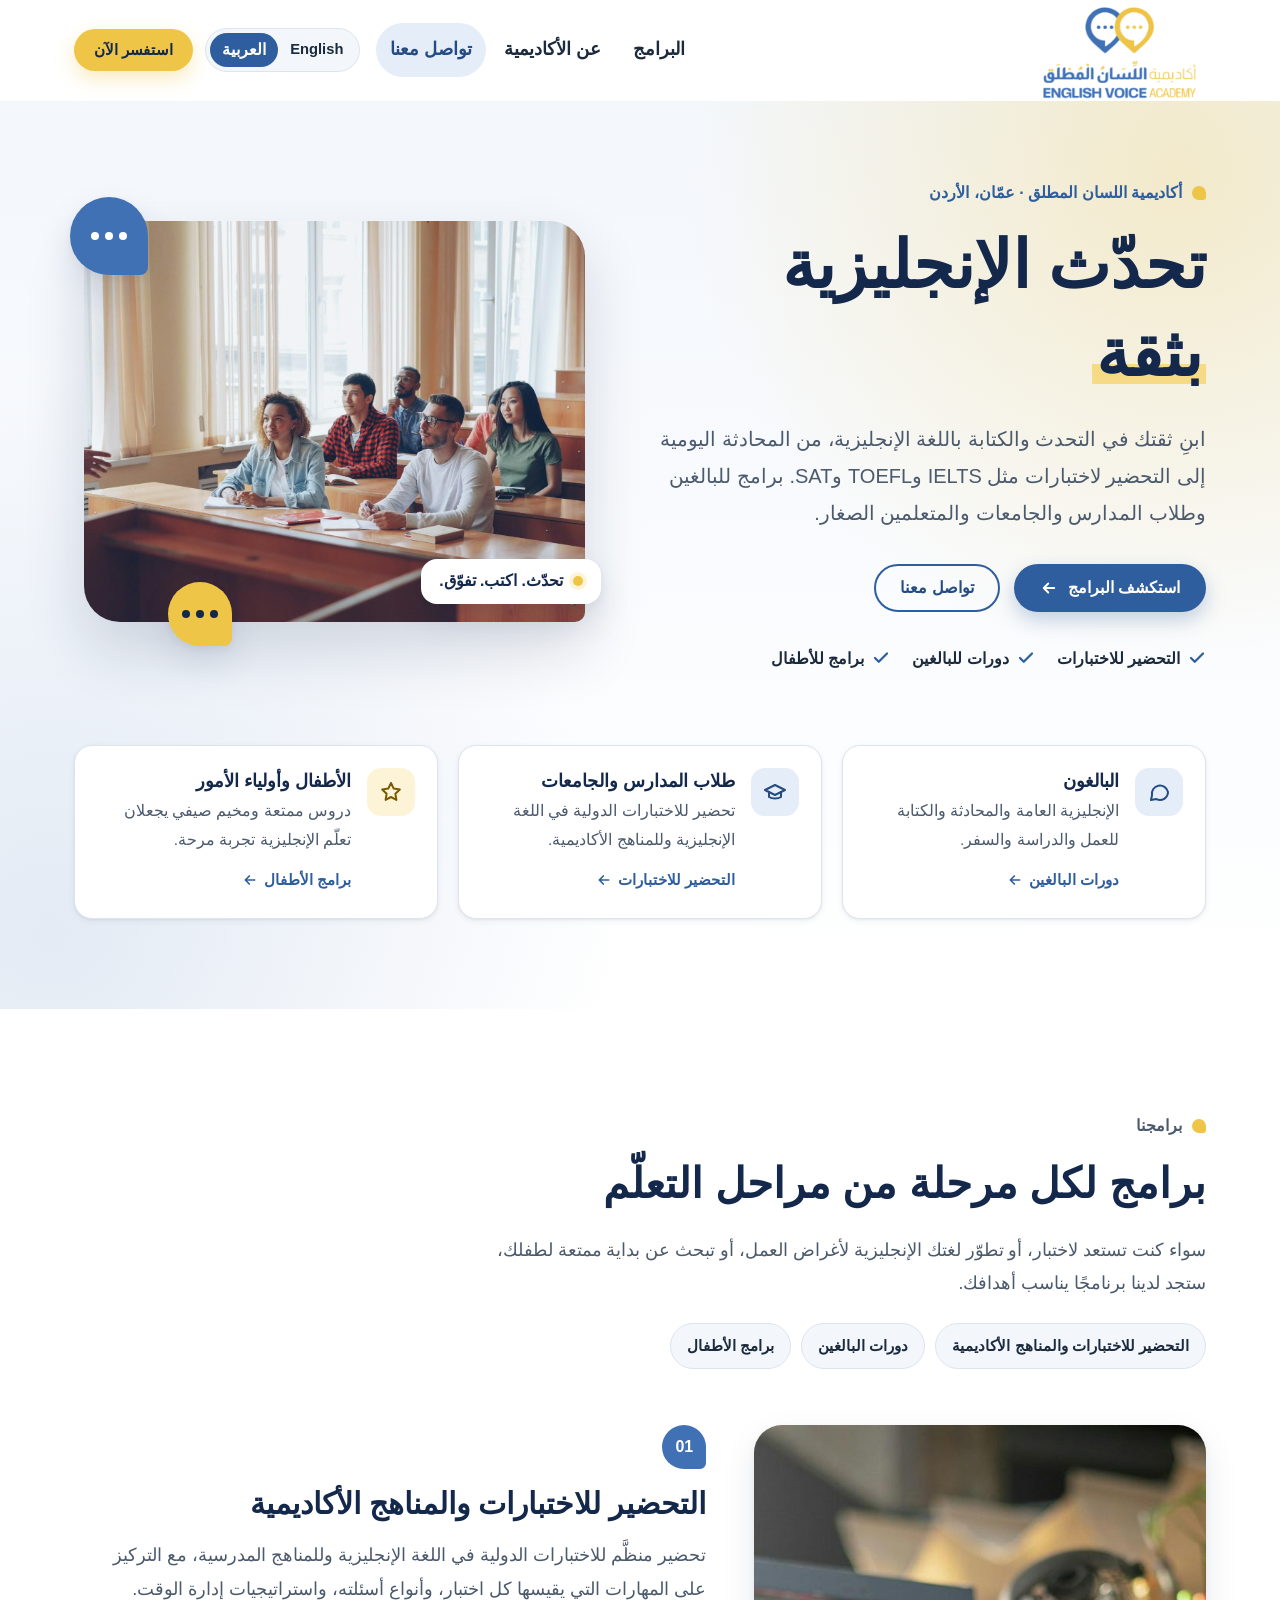
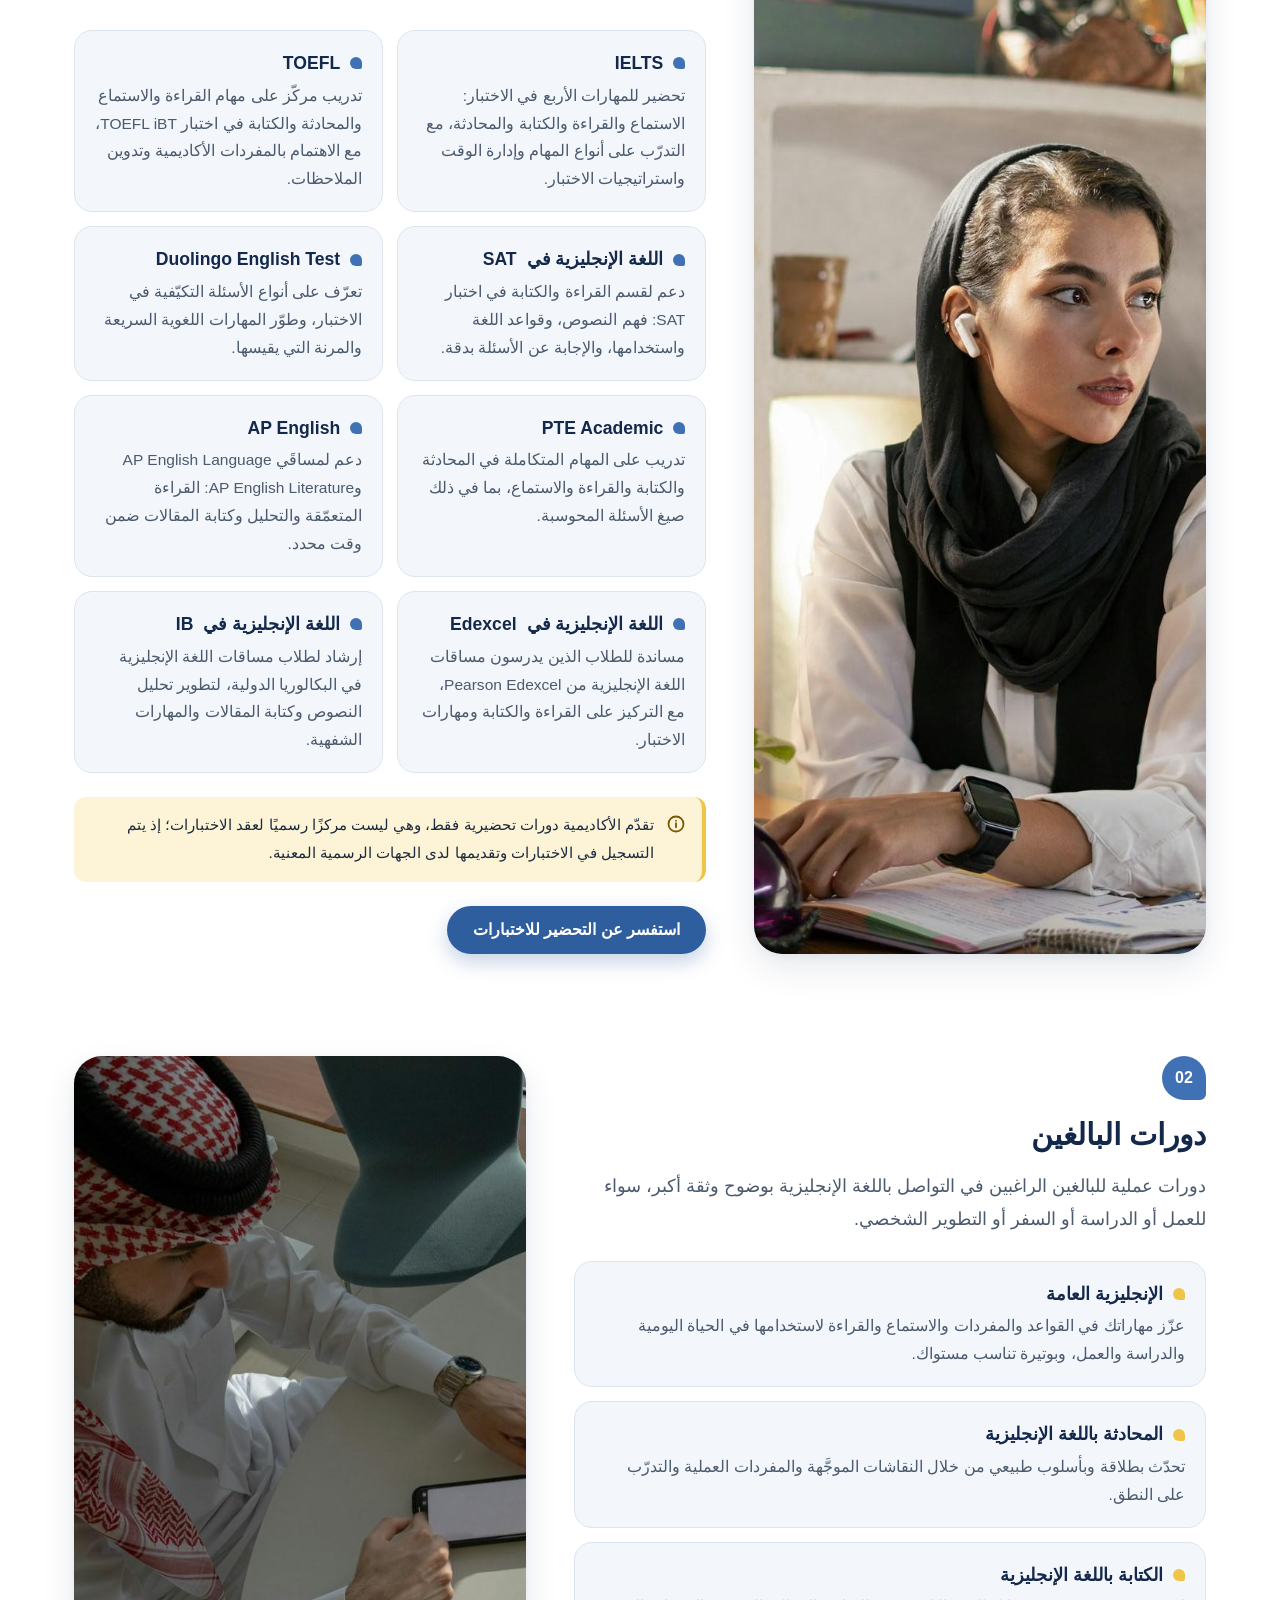
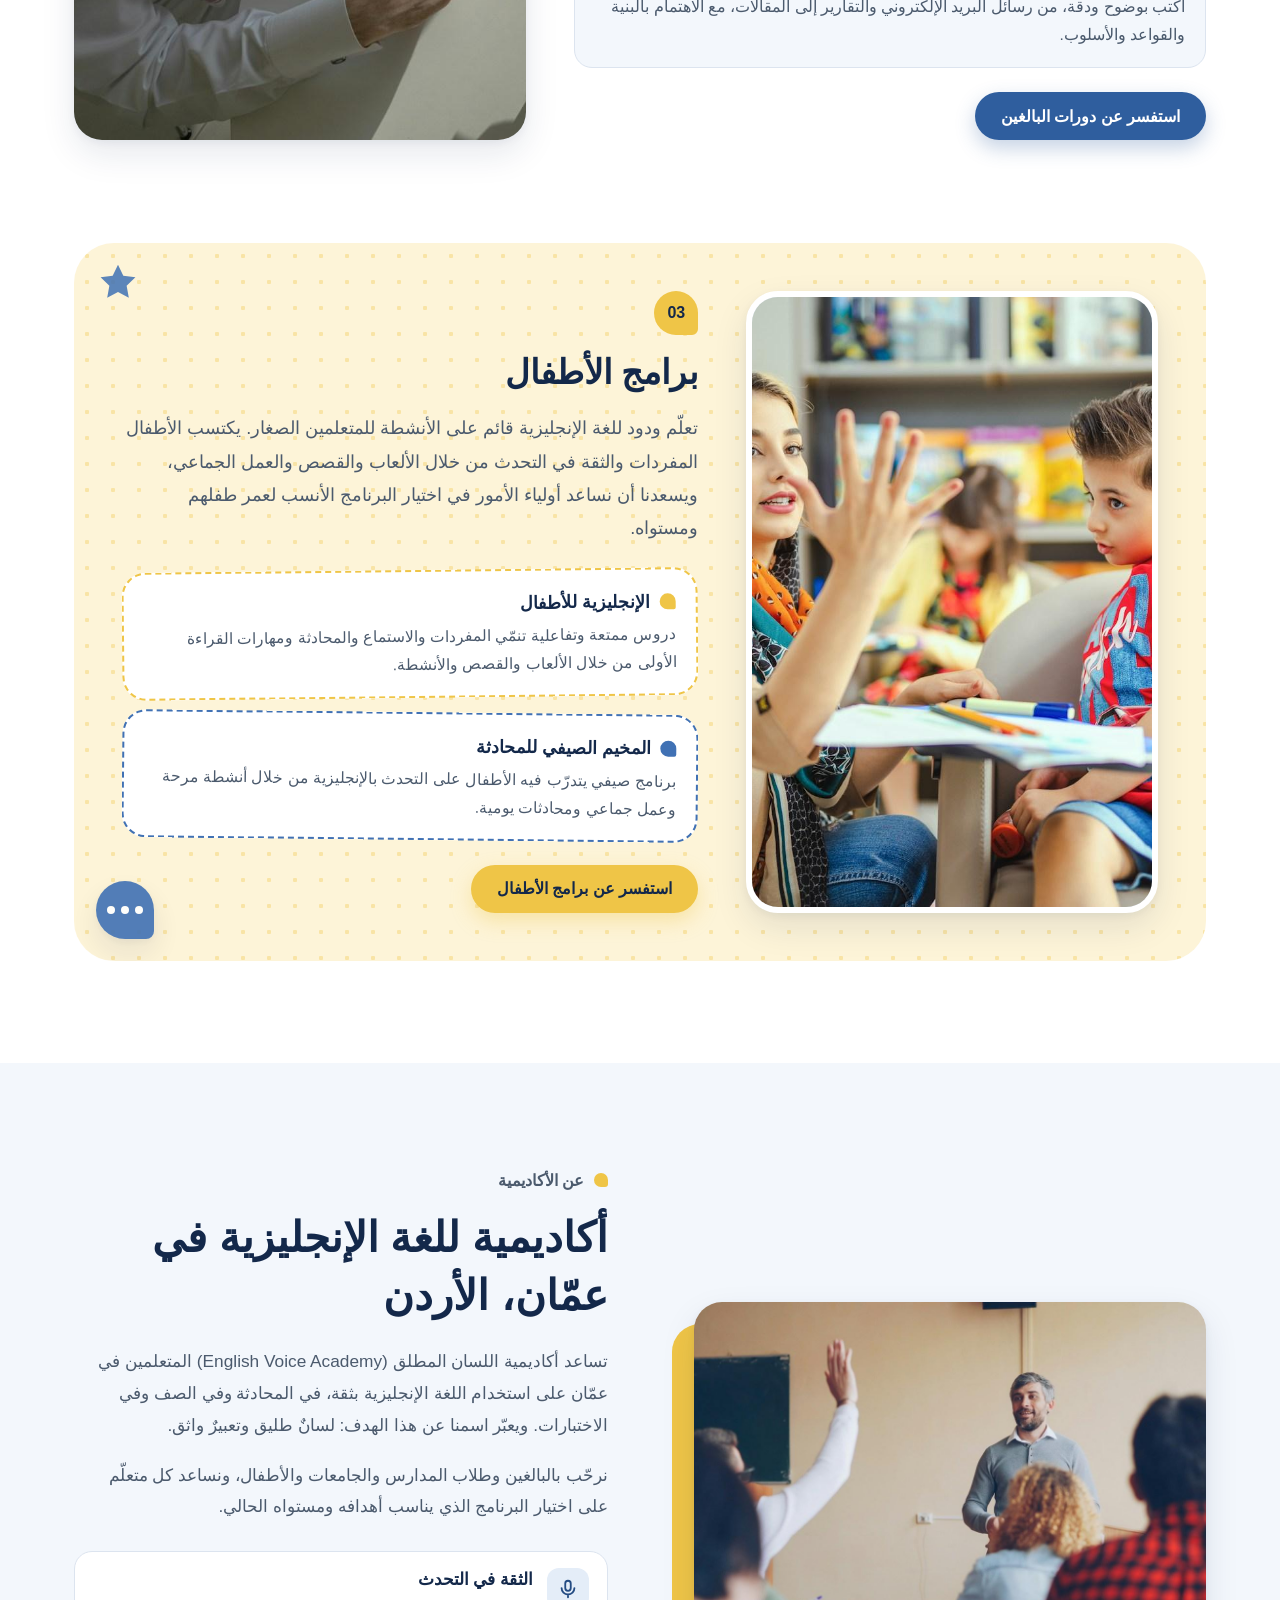
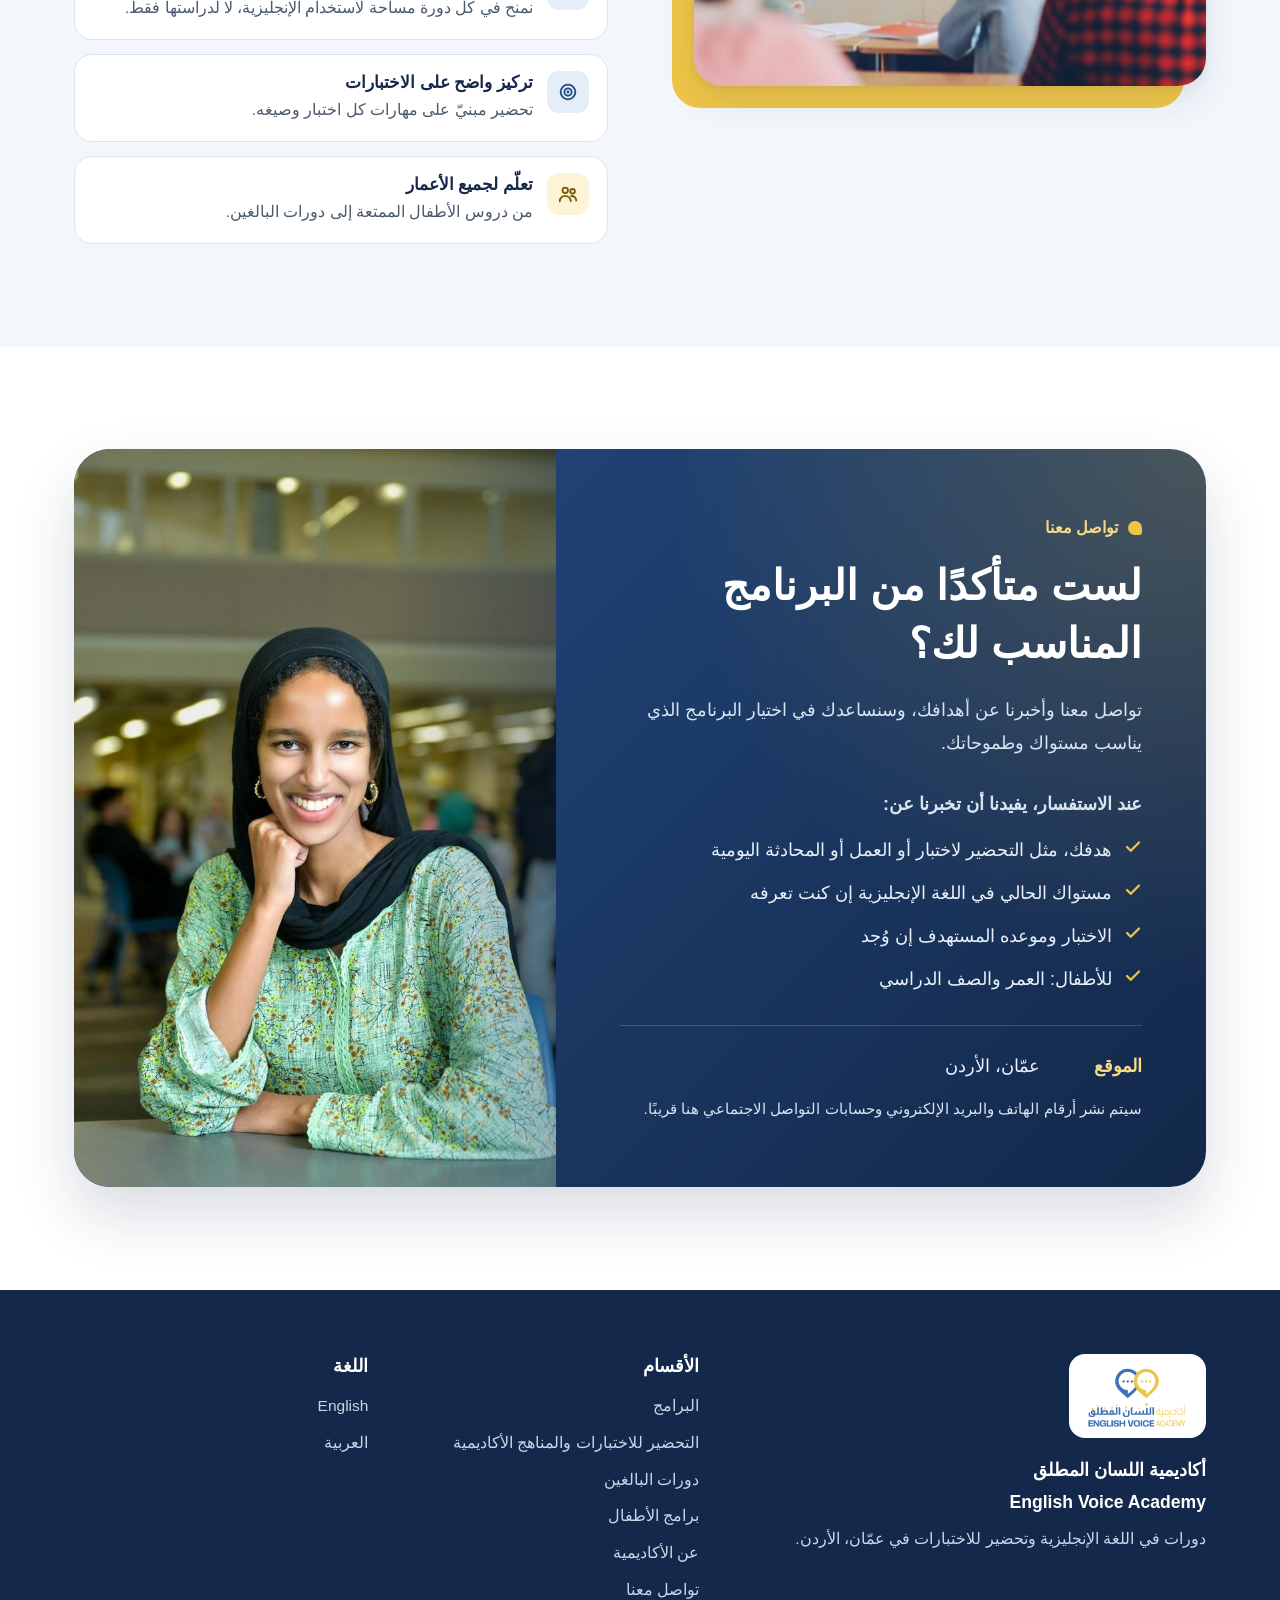
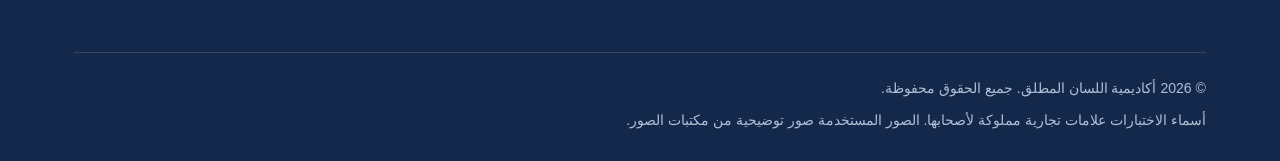
==== ar/index.html @ 28086fb7 "Add files via upload" ====
<!DOCTYPE html>
<html lang="ar" dir="rtl">
<head>
  <meta charset="utf-8">
  <meta name="viewport" content="width=device-width, initial-scale=1">
  <title>أكاديمية اللسان المطلق | دورات اللغة الإنجليزية والتحضير للاختبارات في عمّان</title>
  <meta name="description" content="أكاديمية اللسان المطلق (English Voice Academy) في عمّان، الأردن: التحضير لاختبارات مثل IELTS وTOEFL وSAT، ودورات اللغة الإنجليزية للبالغين، وبرامج ممتعة للأطفال.">
  <meta name="theme-color" content="#4071b4">
  <link rel="alternate" hreflang="ar" href="index.html">
  <link rel="alternate" hreflang="en" href="../en/index.html">
  <link rel="icon" type="image/png" href="../assets/images/favicon.png">
  <link rel="stylesheet" href="../assets/css/styles.css">
  <script>document.documentElement.classList.add("js");</script>
  <script src="../assets/js/main.js" defer></script>
</head>
<body>
  <a class="skip-link" href="#main">انتقل إلى المحتوى الرئيسي</a>

  <!-- ============ الترويسة ============ -->
  <header class="site-header">
    <div class="container header-inner">
      <a class="brand" href="#top">
        <img src="../assets/images/logo.png" width="424" height="248" alt="أكاديمية اللسان المطلق – العودة إلى أعلى الصفحة الرئيسية">
      </a>

      <nav id="site-nav" class="site-nav" aria-label="القائمة الرئيسية">
        <ul class="nav-list">
          <li><a href="#programs">البرامج</a></li>
          <li><a href="#about">عن الأكاديمية</a></li>
          <li><a href="#contact">تواصل معنا</a></li>
          <li class="nav-enquire"><a class="btn btn-accent" href="#contact">استفسر الآن</a></li>
        </ul>
      </nav>

      <div class="header-actions">
        <nav class="lang-switch" aria-label="اختيار اللغة">
          <a href="../en/index.html" lang="en" hreflang="en" data-lang-link>English</a>
          <a href="index.html" lang="ar" aria-current="page">العربية</a>
        </nav>
        <a class="btn btn-accent btn-sm header-enquire" href="#contact">استفسر الآن</a>
        <button class="menu-toggle" type="button" aria-expanded="false" aria-controls="site-nav"
                aria-label="فتح القائمة" data-label-open="فتح القائمة" data-label-close="إغلاق القائمة">
          <span class="menu-toggle-bars" aria-hidden="true"><span></span><span></span><span></span></span>
        </button>
      </div>
    </div>
  </header>

  <main id="main">
    <!-- ============ القسم الرئيسي ============ -->
    <section class="hero" id="top" aria-labelledby="hero-title">
      <div class="container">
        <div class="hero-grid">
          <div class="hero-content">
            <p class="eyebrow">أكاديمية اللسان المطلق · عمّان، الأردن</p>
            <h1 id="hero-title">تحدّث الإنجليزية <span class="highlight">بثقة</span></h1>
            <p class="lead">
              ابنِ ثقتك في التحدث والكتابة باللغة الإنجليزية، من المحادثة اليومية إلى التحضير لاختبارات مثل
              <span class="ltr" lang="en">IELTS</span> و<span class="ltr" lang="en">TOEFL</span> و<span class="ltr" lang="en">SAT</span>.
              برامج للبالغين وطلاب المدارس والجامعات والمتعلمين الصغار.
            </p>
            <div class="btn-row">
              <a class="btn btn-primary" href="#programs">
                استكشف البرامج
                <svg class="arrow" width="18" height="18" viewBox="0 0 24 24" fill="none" stroke="currentColor" stroke-width="2.5" stroke-linecap="round" stroke-linejoin="round" aria-hidden="true" focusable="false"><path d="M5 12h14M13 6l6 6-6 6"/></svg>
              </a>
              <a class="btn btn-outline" href="#contact">تواصل معنا</a>
            </div>
            <ul class="hero-points">
              <li><svg width="18" height="18" viewBox="0 0 24 24" fill="none" stroke="currentColor" stroke-width="3" stroke-linecap="round" stroke-linejoin="round" aria-hidden="true" focusable="false"><path d="M20 6 9 17l-5-5"/></svg>التحضير للاختبارات</li>
              <li><svg width="18" height="18" viewBox="0 0 24 24" fill="none" stroke="currentColor" stroke-width="3" stroke-linecap="round" stroke-linejoin="round" aria-hidden="true" focusable="false"><path d="M20 6 9 17l-5-5"/></svg>دورات للبالغين</li>
              <li><svg width="18" height="18" viewBox="0 0 24 24" fill="none" stroke="currentColor" stroke-width="3" stroke-linecap="round" stroke-linejoin="round" aria-hidden="true" focusable="false"><path d="M20 6 9 17l-5-5"/></svg>برامج للأطفال</li>
            </ul>
          </div>

          <div class="hero-media">
            <div class="hero-photo">
              <!-- صورة من مكتبة صور (Unsplash). يمكن استبدالها لاحقًا بصورة من الأكاديمية مع الإبقاء على اسم الملف نفسه. -->
              <img src="../assets/images/hero-classroom.jpg" width="2000" height="1125" fetchpriority="high"
                   alt="متعلمون بالغون يجلسون إلى مقاعدهم في فصل دراسي مشرق بينما يقدّم المعلم الدرس">
            </div>
            <div class="bubble bubble--blue" aria-hidden="true"><span></span><span></span><span></span></div>
            <div class="bubble bubble--yellow" aria-hidden="true"><span></span><span></span><span></span></div>
            <p class="hero-tag"><span class="hero-tag-dot" aria-hidden="true"></span>تحدّث. اكتب. تفوّق.</p>
          </div>
        </div>

        <!-- مسارات سريعة لكل فئة -->
        <ul class="audience">
          <li class="reveal">
            <a class="audience-card" href="#adult-courses">
              <span class="icon-badge" aria-hidden="true">
                <svg width="24" height="24" viewBox="0 0 24 24" fill="none" stroke="currentColor" stroke-width="2" stroke-linecap="round" stroke-linejoin="round" focusable="false"><path d="M21 12a8 8 0 0 1-11.6 7.1L4 20l1-4.6A8 8 0 1 1 21 12z"/></svg>
              </span>
              <div>
                <h2>البالغون</h2>
                <p>الإنجليزية العامة والمحادثة والكتابة للعمل والدراسة والسفر.</p>
                <span class="audience-link">دورات البالغين <svg class="arrow" width="16" height="16" viewBox="0 0 24 24" fill="none" stroke="currentColor" stroke-width="2.5" stroke-linecap="round" stroke-linejoin="round" aria-hidden="true" focusable="false"><path d="M5 12h14M13 6l6 6-6 6"/></svg></span>
              </div>
            </a>
          </li>
          <li class="reveal">
            <a class="audience-card" href="#exam-prep">
              <span class="icon-badge" aria-hidden="true">
                <svg width="24" height="24" viewBox="0 0 24 24" fill="none" stroke="currentColor" stroke-width="2" stroke-linecap="round" stroke-linejoin="round" focusable="false"><path d="M22 10 12 5 2 10l10 5 10-5z"/><path d="M6 12v5c3 2 9 2 12 0v-5"/></svg>
              </span>
              <div>
                <h2>طلاب المدارس والجامعات</h2>
                <p>تحضير للاختبارات الدولية في اللغة الإنجليزية وللمناهج الأكاديمية.</p>
                <span class="audience-link">التحضير للاختبارات <svg class="arrow" width="16" height="16" viewBox="0 0 24 24" fill="none" stroke="currentColor" stroke-width="2.5" stroke-linecap="round" stroke-linejoin="round" aria-hidden="true" focusable="false"><path d="M5 12h14M13 6l6 6-6 6"/></svg></span>
              </div>
            </a>
          </li>
          <li class="reveal">
            <a class="audience-card" href="#kids">
              <span class="icon-badge icon-badge--yellow" aria-hidden="true">
                <svg width="24" height="24" viewBox="0 0 24 24" fill="none" stroke="currentColor" stroke-width="2" stroke-linecap="round" stroke-linejoin="round" focusable="false"><path d="m12 3 2.7 5.6 6.1.9-4.4 4.3 1 6.1L12 17l-5.4 2.9 1-6.1L3.2 9.5l6.1-.9z"/></svg>
              </span>
              <div>
                <h2>الأطفال وأولياء الأمور</h2>
                <p>دروس ممتعة ومخيم صيفي يجعلان تعلّم الإنجليزية تجربة مرحة.</p>
                <span class="audience-link">برامج الأطفال <svg class="arrow" width="16" height="16" viewBox="0 0 24 24" fill="none" stroke="currentColor" stroke-width="2.5" stroke-linecap="round" stroke-linejoin="round" aria-hidden="true" focusable="false"><path d="M5 12h14M13 6l6 6-6 6"/></svg></span>
              </div>
            </a>
          </li>
        </ul>
      </div>
    </section>

    <!-- ============ البرامج ============ -->
    <section class="section programs" id="programs" aria-labelledby="programs-title">
      <div class="container">
        <header class="section-head reveal">
          <p class="eyebrow">برامجنا</p>
          <h2 id="programs-title">برامج لكل مرحلة من مراحل التعلّم</h2>
          <p>
            سواء كنت تستعد لاختبار، أو تطوّر لغتك الإنجليزية لأغراض العمل، أو تبحث عن بداية ممتعة لطفلك،
            ستجد لدينا برنامجًا يناسب أهدافك.
          </p>
          <nav class="category-jump" aria-label="فئات البرامج">
            <a href="#exam-prep">التحضير للاختبارات والمناهج الأكاديمية</a>
            <a href="#adult-courses">دورات البالغين</a>
            <a href="#kids">برامج الأطفال</a>
          </nav>
        </header>

        <!-- الفئة 1: التحضير للاختبارات والمناهج الأكاديمية -->
        <article class="category" id="exam-prep" aria-labelledby="exam-title">
          <figure class="category-media category-media--top reveal">
            <!-- صورة من مكتبة صور (Unsplash) -->
            <img src="../assets/images/exam-preparation.jpg" width="1000" height="1454" loading="lazy" decoding="async"
                 alt="شابة تدرس على طاولة وأمامها دفتر مفتوح">
          </figure>
          <div class="category-body reveal">
            <span class="category-number" aria-hidden="true">01</span>
            <h3 id="exam-title">التحضير للاختبارات والمناهج الأكاديمية</h3>
            <p>
              تحضير منظَّم للاختبارات الدولية في اللغة الإنجليزية وللمناهج المدرسية، مع التركيز على المهارات
              التي يقيسها كل اختبار، وأنواع أسئلته، واستراتيجيات إدارة الوقت.
            </p>
            <ul class="program-grid">
              <li class="program-card">
                <h4><span class="ltr" lang="en">IELTS</span></h4>
                <p>تحضير للمهارات الأربع في الاختبار: الاستماع والقراءة والكتابة والمحادثة، مع التدرّب على أنواع المهام وإدارة الوقت واستراتيجيات الاختبار.</p>
              </li>
              <li class="program-card">
                <h4><span class="ltr" lang="en">TOEFL</span></h4>
                <p>تدريب مركّز على مهام القراءة والاستماع والمحادثة والكتابة في اختبار <span class="ltr" lang="en">TOEFL iBT</span>، مع الاهتمام بالمفردات الأكاديمية وتدوين الملاحظات.</p>
              </li>
              <li class="program-card">
                <h4>اللغة الإنجليزية في <span class="ltr" lang="en">SAT</span></h4>
                <p>دعم لقسم القراءة والكتابة في اختبار <span class="ltr" lang="en">SAT</span>: فهم النصوص، وقواعد اللغة واستخدامها، والإجابة عن الأسئلة بدقة.</p>
              </li>
              <li class="program-card">
                <h4><span class="ltr" lang="en">Duolingo English Test</span></h4>
                <p>تعرّف على أنواع الأسئلة التكيّفية في الاختبار، وطوّر المهارات اللغوية السريعة والمرنة التي يقيسها.</p>
              </li>
              <li class="program-card">
                <h4><span class="ltr" lang="en">PTE Academic</span></h4>
                <p>تدريب على المهام المتكاملة في المحادثة والكتابة والقراءة والاستماع، بما في ذلك صيغ الأسئلة المحوسبة.</p>
              </li>
              <li class="program-card">
                <h4><span class="ltr" lang="en">AP English</span></h4>
                <p>دعم لمساقَي <span class="ltr" lang="en">AP English Language</span> و<span class="ltr" lang="en">AP English Literature</span>: القراءة المتعمّقة والتحليل وكتابة المقالات ضمن وقت محدد.</p>
              </li>
              <li class="program-card">
                <h4>اللغة الإنجليزية في <span class="ltr" lang="en">Edexcel</span></h4>
                <p>مساندة للطلاب الذين يدرسون مساقات اللغة الإنجليزية من <span class="ltr" lang="en">Pearson Edexcel</span>، مع التركيز على القراءة والكتابة ومهارات الاختبار.</p>
              </li>
              <li class="program-card">
                <h4>اللغة الإنجليزية في <span class="ltr" lang="en">IB</span></h4>
                <p>إرشاد لطلاب مساقات اللغة الإنجليزية في البكالوريا الدولية، لتطوير تحليل النصوص وكتابة المقالات والمهارات الشفهية.</p>
              </li>
            </ul>
            <div class="notice">
              <svg width="20" height="20" viewBox="0 0 24 24" fill="none" stroke="currentColor" stroke-width="2.2" stroke-linecap="round" stroke-linejoin="round" aria-hidden="true" focusable="false"><circle cx="12" cy="12" r="9"/><path d="M12 11v5M12 8h.01"/></svg>
              <p>تقدّم الأكاديمية دورات تحضيرية فقط، وهي ليست مركزًا رسميًا لعقد الاختبارات؛ إذ يتم التسجيل في الاختبارات وتقديمها لدى الجهات الرسمية المعنية.</p>
            </div>
            <a class="btn btn-primary" href="#contact">استفسر عن التحضير للاختبارات</a>
          </div>
        </article>

        <!-- الفئة 2: دورات البالغين -->
        <article class="category category--reverse category--adults" id="adult-courses" aria-labelledby="adult-title">
          <figure class="category-media category-media--left reveal">
            <!-- صورة من مكتبة صور (Unsplash) -->
            <img src="../assets/images/adult-courses.jpg" width="1400" height="933" loading="lazy" decoding="async"
                 alt="رجل يرتدي الشماغ يراجع ملاحظاته على هاتفه بجانب حاسوب محمول ودفتر مفتوح">
          </figure>
          <div class="category-body reveal">
            <span class="category-number" aria-hidden="true">02</span>
            <h3 id="adult-title">دورات البالغين</h3>
            <p>
              دورات عملية للبالغين الراغبين في التواصل باللغة الإنجليزية بوضوح وثقة أكبر، سواء للعمل أو
              الدراسة أو السفر أو التطوير الشخصي.
            </p>
            <ul class="program-grid">
              <li class="program-card">
                <h4>الإنجليزية العامة</h4>
                <p>عزّز مهاراتك في القواعد والمفردات والاستماع والقراءة لاستخدامها في الحياة اليومية والدراسة والعمل، وبوتيرة تناسب مستواك.</p>
              </li>
              <li class="program-card">
                <h4>المحادثة باللغة الإنجليزية</h4>
                <p>تحدّث بطلاقة وبأسلوب طبيعي من خلال النقاشات الموجَّهة والمفردات العملية والتدرّب على النطق.</p>
              </li>
              <li class="program-card">
                <h4>الكتابة باللغة الإنجليزية</h4>
                <p>اكتب بوضوح ودقة، من رسائل البريد الإلكتروني والتقارير إلى المقالات، مع الاهتمام بالبنية والقواعد والأسلوب.</p>
              </li>
            </ul>
            <a class="btn btn-primary" href="#contact">استفسر عن دورات البالغين</a>
          </div>
        </article>

        <!-- الفئة 3: برامج الأطفال -->
        <article class="category category--kids" id="kids" aria-labelledby="kids-title">
          <svg class="kids-shape kids-shape--star" width="44" height="44" viewBox="0 0 24 24" fill="currentColor" aria-hidden="true" focusable="false"><path d="m12 2 2.9 6 6.6.9-4.8 4.6 1.2 6.5L12 16.9 6.1 20l1.2-6.5L2.5 8.9 9.1 8z"/></svg>
          <div class="bubble bubble--blue kids-shape kids-shape--bubble" aria-hidden="true"><span></span><span></span><span></span></div>

          <figure class="category-media reveal">
            <!-- صورة من مكتبة صور (Unsplash) -->
            <img src="../assets/images/kids-programs.jpg" width="1400" height="933" loading="lazy" decoding="async"
                 alt="معلمة تعدّ على أصابعها مع طفل صغير أثناء الدرس">
          </figure>
          <div class="category-body reveal">
            <span class="category-number" aria-hidden="true">03</span>
            <h3 id="kids-title">برامج الأطفال</h3>
            <p>
              تعلّم ودود للغة الإنجليزية قائم على الأنشطة للمتعلمين الصغار. يكتسب الأطفال المفردات والثقة في
              التحدث من خلال الألعاب والقصص والعمل الجماعي، ويسعدنا أن نساعد أولياء الأمور في اختيار البرنامج
              الأنسب لعمر طفلهم ومستواه.
            </p>
            <ul class="program-grid">
              <li class="program-card">
                <h4>الإنجليزية للأطفال</h4>
                <p>دروس ممتعة وتفاعلية تنمّي المفردات والاستماع والمحادثة ومهارات القراءة الأولى من خلال الألعاب والقصص والأنشطة.</p>
              </li>
              <li class="program-card">
                <h4>المخيم الصيفي للمحادثة</h4>
                <p>برنامج صيفي يتدرّب فيه الأطفال على التحدث بالإنجليزية من خلال أنشطة مرحة وعمل جماعي ومحادثات يومية.</p>
              </li>
            </ul>
            <a class="btn btn-accent" href="#contact">استفسر عن برامج الأطفال</a>
          </div>
        </article>
      </div>
    </section>

    <!-- ============ عن الأكاديمية ============ -->
    <section class="section about" id="about" aria-labelledby="about-title">
      <div class="container about-grid">
        <figure class="about-media reveal">
          <!-- صورة من مكتبة صور (Unsplash) -->
          <img src="../assets/images/about-classroom.jpg" width="1400" height="788" loading="lazy" decoding="async"
               alt="طالب يرفع يده للإجابة عن سؤال المعلم في الفصل">
        </figure>
        <div class="about-text reveal">
          <p class="eyebrow">عن الأكاديمية</p>
          <h2 id="about-title">أكاديمية للغة الإنجليزية في عمّان، الأردن</h2>
          <p>
            تساعد أكاديمية اللسان المطلق (<span class="ltr" lang="en">English Voice Academy</span>) المتعلمين في
            عمّان على استخدام اللغة الإنجليزية بثقة، في المحادثة وفي الصف وفي الاختبارات. ويعبّر اسمنا عن هذا
            الهدف: لسانٌ طليق وتعبيرٌ واثق.
          </p>
          <p>
            نرحّب بالبالغين وطلاب المدارس والجامعات والأطفال، ونساعد كل متعلّم على اختيار البرنامج الذي يناسب
            أهدافه ومستواه الحالي.
          </p>
          <ul class="feature-list">
            <li>
              <span class="icon-badge" aria-hidden="true">
                <svg width="22" height="22" viewBox="0 0 24 24" fill="none" stroke="currentColor" stroke-width="2" stroke-linecap="round" stroke-linejoin="round" focusable="false"><rect x="9" y="3" width="6" height="11" rx="3"/><path d="M5 11a7 7 0 0 0 14 0M12 18v3"/></svg>
              </span>
              <div>
                <h3>الثقة في التحدث</h3>
                <p>نمنح في كل دورة مساحة لاستخدام الإنجليزية، لا لدراستها فقط.</p>
              </div>
            </li>
            <li>
              <span class="icon-badge" aria-hidden="true">
                <svg width="22" height="22" viewBox="0 0 24 24" fill="none" stroke="currentColor" stroke-width="2" stroke-linecap="round" stroke-linejoin="round" focusable="false"><circle cx="12" cy="12" r="8"/><circle cx="12" cy="12" r="4"/><circle cx="12" cy="12" r="0.6"/></svg>
              </span>
              <div>
                <h3>تركيز واضح على الاختبارات</h3>
                <p>تحضير مبنيّ على مهارات كل اختبار وصيغه.</p>
              </div>
            </li>
            <li>
              <span class="icon-badge icon-badge--yellow" aria-hidden="true">
                <svg width="22" height="22" viewBox="0 0 24 24" fill="none" stroke="currentColor" stroke-width="2" stroke-linecap="round" stroke-linejoin="round" focusable="false"><circle cx="9" cy="8" r="3"/><path d="M3 20a6 6 0 0 1 12 0"/><circle cx="17" cy="9" r="2.5"/><path d="M15.5 14.2A5 5 0 0 1 21 19"/></svg>
              </span>
              <div>
                <h3>تعلّم لجميع الأعمار</h3>
                <p>من دروس الأطفال الممتعة إلى دورات البالغين.</p>
              </div>
            </li>
          </ul>
        </div>
      </div>
    </section>

    <!-- ============ تواصل معنا ============ -->
    <section class="section contact" id="contact" aria-labelledby="contact-title">
      <div class="container">
        <div class="contact-card reveal">
          <div class="contact-content">
            <p class="eyebrow">تواصل معنا</p>
            <h2 id="contact-title">لست متأكدًا من البرنامج المناسب لك؟</h2>
            <p class="contact-intro">
              تواصل معنا وأخبرنا عن أهدافك، وسنساعدك في اختيار البرنامج الذي يناسب مستواك وطموحاتك.
            </p>

            <p class="checklist-title">عند الاستفسار، يفيدنا أن تخبرنا عن:</p>
            <ul class="checklist">
              <li><svg width="18" height="18" viewBox="0 0 24 24" fill="none" stroke="currentColor" stroke-width="3" stroke-linecap="round" stroke-linejoin="round" aria-hidden="true" focusable="false"><path d="M20 6 9 17l-5-5"/></svg>هدفك، مثل التحضير لاختبار أو العمل أو المحادثة اليومية</li>
              <li><svg width="18" height="18" viewBox="0 0 24 24" fill="none" stroke="currentColor" stroke-width="3" stroke-linecap="round" stroke-linejoin="round" aria-hidden="true" focusable="false"><path d="M20 6 9 17l-5-5"/></svg>مستواك الحالي في اللغة الإنجليزية إن كنت تعرفه</li>
              <li><svg width="18" height="18" viewBox="0 0 24 24" fill="none" stroke="currentColor" stroke-width="3" stroke-linecap="round" stroke-linejoin="round" aria-hidden="true" focusable="false"><path d="M20 6 9 17l-5-5"/></svg>الاختبار وموعده المستهدف إن وُجد</li>
              <li><svg width="18" height="18" viewBox="0 0 24 24" fill="none" stroke="currentColor" stroke-width="3" stroke-linecap="round" stroke-linejoin="round" aria-hidden="true" focusable="false"><path d="M20 6 9 17l-5-5"/></svg>للأطفال: العمر والصف الدراسي</li>
            </ul>

            <!--
              CONTACT DETAILS PLACEHOLDER / بيانات التواصل
              لم يتم تأكيد رقم الهاتف والبريد الإلكتروني وواتساب بعد.
              للنشر: استبدل كل [PLACEHOLDER] بالمعلومة الصحيحة، واحذف الخاصية "hidden" من السطر،
              ثم احذف فقرة "contact-pending" بعد إضافة جميع البيانات.
              كرّر الخطوات نفسها في /en/index.html.
            -->
            <ul class="contact-list">
              <li><span class="contact-label">الموقع</span> عمّان، الأردن</li>
              <li hidden><span class="contact-label">الهاتف</span> <a href="tel:[PHONE_NUMBER]" dir="ltr">[PHONE_NUMBER]</a></li>
              <li hidden><span class="contact-label">واتساب</span> <a href="https://wa.me/[WHATSAPP_NUMBER]" dir="ltr">[WHATSAPP_NUMBER]</a></li>
              <li hidden><span class="contact-label">البريد الإلكتروني</span> <a href="mailto:[EMAIL_ADDRESS]" dir="ltr">[EMAIL_ADDRESS]</a></li>
              <li hidden><span class="contact-label">العنوان</span> [STREET_ADDRESS]</li>
            </ul>
            <p class="contact-pending">سيتم نشر أرقام الهاتف والبريد الإلكتروني وحسابات التواصل الاجتماعي هنا قريبًا.</p>
          </div>
          <figure class="contact-media">
            <!-- صورة من مكتبة صور (Unsplash) -->
            <img src="../assets/images/contact-learner.jpg" width="900" height="1109" loading="lazy" decoding="async"
                 alt="شابة مبتسمة ترتدي الحجاب تجلس إلى طاولة في مكتبة">
          </figure>
        </div>
      </div>
    </section>
  </main>

  <!-- ============ التذييل ============ -->
  <footer class="site-footer">
    <div class="container">
      <div class="footer-grid">
        <div>
          <a class="footer-logo" href="#top">
            <img src="../assets/images/logo.png" width="424" height="248" loading="lazy" alt="أكاديمية اللسان المطلق – العودة إلى أعلى الصفحة">
          </a>
          <p class="footer-name footer-name-ar">أكاديمية اللسان المطلق</p>
          <p class="footer-name" lang="en">English Voice Academy</p>
          <p class="footer-tagline">دورات في اللغة الإنجليزية وتحضير للاختبارات في عمّان، الأردن.</p>
        </div>
        <nav aria-labelledby="footer-sections">
          <h2 id="footer-sections">الأقسام</h2>
          <ul class="footer-links">
            <li><a href="#programs">البرامج</a></li>
            <li><a href="#exam-prep">التحضير للاختبارات والمناهج الأكاديمية</a></li>
            <li><a href="#adult-courses">دورات البالغين</a></li>
            <li><a href="#kids">برامج الأطفال</a></li>
            <li><a href="#about">عن الأكاديمية</a></li>
            <li><a href="#contact">تواصل معنا</a></li>
          </ul>
        </nav>
        <nav aria-labelledby="footer-language">
          <h2 id="footer-language">اللغة</h2>
          <ul class="footer-links">
            <li><a href="../en/index.html" lang="en" hreflang="en" data-lang-link>English</a></li>
            <li><a href="index.html" lang="ar" aria-current="page">العربية</a></li>
          </ul>
        </nav>
      </div>
      <div class="footer-bottom">
        <p>© <span data-year>2026</span> أكاديمية اللسان المطلق. جميع الحقوق محفوظة.</p>
        <p>أسماء الاختبارات علامات تجارية مملوكة لأصحابها. الصور المستخدمة صور توضيحية من مكتبات الصور.</p>
      </div>
    </div>
  </footer>
</body>
</html>
---- assets/css/styles.css ----
/* ==========================================================================
   English Voice Academy — shared styles (English + Arabic)
   Layout uses logical properties (margin-inline, inset-inline…) so the same
   rules work for left-to-right English and right-to-left Arabic.
   ========================================================================== */

/* ---------- 1. Design tokens ---------- */
:root {
  /* Brand colours taken from the logo */
  --blue: #4071b4;
  --blue-600: #2f5e9e;
  --blue-700: #244c83;
  --navy: #13284a;
  --yellow: #efc547;
  --yellow-300: #f6da86;
  --yellow-100: #fdf4d8;

  /* Neutrals */
  --ink: #1b2a3d;
  --muted: #4b5a6d;
  --line: #dce4ef;
  --sky-50: #f3f7fc;
  --sky-100: #e4edf8;
  --white: #ffffff;

  /* Type */
  --font-en: "Segoe UI", system-ui, -apple-system, Roboto, "Helvetica Neue", Arial, sans-serif;
  --font-ar: "Segoe UI", Tahoma, "Noto Sans Arabic", "Geeza Pro", Arial, sans-serif;

  /* Shape & depth */
  --radius-sm: 12px;
  --radius: 18px;
  --radius-lg: 28px;
  --shadow-sm: 0 2px 6px rgba(19, 40, 74, 0.06), 0 1px 2px rgba(19, 40, 74, 0.05);
  --shadow: 0 14px 34px rgba(19, 40, 74, 0.1), 0 3px 8px rgba(19, 40, 74, 0.05);
  --shadow-lg: 0 28px 60px rgba(19, 40, 74, 0.16);

  --container: 1180px;
  --gutter: 16px;
  --header-h: 84px;
  --ease: cubic-bezier(0.22, 0.61, 0.36, 1);
}

@media (min-width: 640px) {
  :root { --gutter: 24px; }
}

/* ---------- 2. Base ---------- */
*,
*::before,
*::after { box-sizing: border-box; }

html {
  -webkit-text-size-adjust: 100%;
  scroll-padding-top: calc(var(--header-h) + 16px);
}

@media (prefers-reduced-motion: no-preference) {
  html { scroll-behavior: smooth; }
}

body {
  margin: 0;
  font-family: var(--font-en);
  font-size: 1.0625rem;
  line-height: 1.65;
  color: var(--ink);
  background: var(--white);
  text-rendering: optimizeLegibility;
}

html[lang="ar"] body {
  font-family: var(--font-ar);
  font-size: 1.125rem;
  line-height: 1.85;
}

img { display: block; max-width: 100%; height: auto; }

/* Keep the "hidden" attribute working even on flex/grid items (used for contact placeholders) */
[hidden] { display: none !important; }

h1, h2, h3, h4 {
  margin: 0 0 0.5em;
  color: var(--navy);
  line-height: 1.2;
  font-weight: 750;
}

html[lang="ar"] :is(h1, h2, h3, h4) { line-height: 1.4; font-weight: 700; }

h2 { font-size: clamp(1.85rem, 1.3rem + 2vw, 2.6rem); letter-spacing: -0.01em; }
h3 { font-size: clamp(1.45rem, 1.2rem + 1vw, 1.85rem); }
h4 { font-size: 1.15rem; }
html[lang="ar"] :is(h1, h2, h3, h4) { letter-spacing: 0; }

p { margin: 0 0 1em; }

a { color: var(--blue-600); text-underline-offset: 3px; }
a:hover { color: var(--blue-700); }

ul { padding: 0; margin: 0; list-style: none; }

/* Visible keyboard focus everywhere */
:focus-visible {
  outline: 3px solid var(--blue-700);
  outline-offset: 3px;
  border-radius: 6px;
}

.site-footer :focus-visible,
.contact-card :focus-visible { outline-color: var(--yellow); }

.visually-hidden {
  position: absolute !important;
  width: 1px; height: 1px;
  margin: -1px; padding: 0;
  overflow: hidden;
  clip: rect(0 0 0 0);
  white-space: nowrap;
  border: 0;
}

.skip-link {
  position: absolute;
  inset-inline-start: 16px;
  top: -100px;
  z-index: 200;
  padding: 10px 18px;
  background: var(--navy);
  color: var(--white);
  border-radius: 10px;
  font-weight: 600;
  text-decoration: none;
}
.skip-link:focus { top: 12px; color: var(--white); }

.container {
  width: 100%;
  max-width: var(--container);
  margin-inline: auto;
  padding-inline: var(--gutter);
}

.section { padding-block: clamp(64px, 8vw, 112px); }

.eyebrow {
  display: inline-flex;
  align-items: center;
  gap: 10px;
  margin-bottom: 14px;
  font-size: 0.85rem;
  font-weight: 700;
  letter-spacing: 0.12em;
  text-transform: uppercase;
  color: var(--blue-600);
}
html[lang="ar"] .eyebrow { font-size: 1rem; letter-spacing: 0; text-transform: none; }

/* Small speech-bubble mark, echoing the logo */
.eyebrow::before {
  content: "";
  width: 14px;
  height: 14px;
  background: var(--yellow);
  border-radius: 50% 50% 50% 3px;
  flex: none;
}
[dir="rtl"] .eyebrow::before { border-radius: 50% 50% 3px 50%; }

.section-head { max-width: 720px; margin-bottom: clamp(36px, 5vw, 56px); }
.section-head p { color: var(--muted); font-size: 1.1rem; }

/* ---------- 3. Buttons ---------- */
.btn {
  display: inline-flex;
  align-items: center;
  justify-content: center;
  gap: 10px;
  min-height: 48px;
  padding: 12px 24px;
  border: 2px solid transparent;
  border-radius: 999px;
  font: inherit;
  font-weight: 700;
  font-size: 1rem;
  line-height: 1.2;
  text-decoration: none;
  cursor: pointer;
  transition: transform 0.2s var(--ease), box-shadow 0.2s var(--ease), background-color 0.2s, color 0.2s, border-color 0.2s;
}
.btn:hover { transform: translateY(-2px); }
.btn:active { transform: translateY(0); }

.btn-primary { background: var(--blue-600); color: var(--white); box-shadow: 0 8px 20px rgba(47, 94, 158, 0.28); }
.btn-primary:hover { background: var(--blue-700); color: var(--white); }

.btn-accent { background: var(--yellow); color: var(--navy); box-shadow: 0 8px 20px rgba(239, 197, 71, 0.35); }
.btn-accent:hover { background: #e8b92f; color: var(--navy); }

.btn-outline { background: transparent; color: var(--blue-700); border-color: var(--blue-600); }
.btn-outline:hover { background: var(--blue-600); color: var(--white); }

.btn-sm { min-height: 42px; padding: 8px 18px; font-size: 0.95rem; }

.btn .arrow { transition: transform 0.2s var(--ease); }
.btn:hover .arrow { transform: translateX(3px); }
[dir="rtl"] .arrow { transform: scaleX(-1); }
[dir="rtl"] .btn:hover .arrow { transform: scaleX(-1) translateX(3px); }

.btn-row { display: flex; flex-wrap: wrap; gap: 14px; }

/* ---------- 4. Header ---------- */
.site-header {
  position: sticky;
  top: 0;
  z-index: 100;
  background: rgba(255, 255, 255, 0.96);
  border-bottom: 1px solid transparent;
  transition: box-shadow 0.25s, border-color 0.25s;
}
@supports (backdrop-filter: blur(8px)) {
  .site-header { background: rgba(255, 255, 255, 0.9); backdrop-filter: blur(10px); }
}
.site-header.is-scrolled { border-color: var(--line); box-shadow: var(--shadow-sm); }

.header-inner {
  display: flex;
  align-items: center;
  gap: 16px;
  min-height: var(--header-h);
}

.brand { flex: none; display: inline-flex; border-radius: 8px; }
/* Logo keeps its original 424×248 proportions */
.brand img { height: 100px; width: auto; aspect-ratio: 424 / 248; }

.site-nav { margin-inline-start: auto; }
.nav-list { display: flex; align-items: center; gap: 4px; }
.nav-list a {
  display: block;
  padding: 10px 14px;
  border-radius: 999px;
  color: var(--ink);
  font-weight: 600;
  text-decoration: none;
  transition: background-color 0.2s, color 0.2s;
}
.nav-list a:hover { background: var(--sky-100); color: var(--blue-700); }
.nav-list a.is-active { color: var(--blue-700); background: var(--sky-100); }
.nav-enquire { display: none; }

.header-actions { display: flex; align-items: center; gap: 12px; }

.lang-switch {
  display: inline-flex;
  padding: 4px;
  background: var(--sky-50);
  border: 1px solid var(--line);
  border-radius: 999px;
}
.lang-switch a {
  padding: 6px 12px;
  border-radius: 999px;
  color: var(--ink);
  font-size: 0.92rem;
  font-weight: 600;
  line-height: 1.4;
  text-decoration: none;
}
.lang-switch a[lang="ar"] { font-family: var(--font-ar); font-size: 1rem; }
.lang-switch a:hover { color: var(--blue-700); background: var(--white); }
.lang-switch a[aria-current="page"] { background: var(--blue-600); color: var(--white); }

.menu-toggle {
  display: none;
  align-items: center;
  justify-content: center;
  width: 48px;
  height: 48px;
  padding: 0;
  border: 1px solid var(--line);
  border-radius: 14px;
  background: var(--white);
  color: var(--navy);
  cursor: pointer;
}
.menu-toggle-bars { position: relative; width: 22px; height: 16px; }
.menu-toggle-bars span {
  position: absolute;
  inset-inline: 0;
  height: 2.5px;
  border-radius: 2px;
  background: currentColor;
  transition: transform 0.25s var(--ease), opacity 0.2s;
}
.menu-toggle-bars span:nth-child(1) { top: 0; }
.menu-toggle-bars span:nth-child(2) { top: 6.75px; }
.menu-toggle-bars span:nth-child(3) { bottom: 0; }
.menu-toggle[aria-expanded="true"] .menu-toggle-bars span:nth-child(1) { transform: translateY(6.75px) rotate(45deg); }
.menu-toggle[aria-expanded="true"] .menu-toggle-bars span:nth-child(2) { opacity: 0; }
.menu-toggle[aria-expanded="true"] .menu-toggle-bars span:nth-child(3) { transform: translateY(-6.75px) rotate(-45deg); }

/* Mobile & tablet navigation */
@media (max-width: 959px) {
  .brand img { height: 52px; }
  .site-nav { order: 3; flex-basis: 100%; }
  .header-inner { flex-wrap: wrap; }
  .header-actions { margin-inline-start: auto; }

  /* With JavaScript: collapsible dropdown panel */
  .js .header-inner { flex-wrap: nowrap; }
  .js .menu-toggle { display: inline-flex; }
  .js .site-nav {
    position: absolute;
    top: 100%;
    inset-inline: 0;
    display: none;
    padding: 12px var(--gutter) 20px;
    background: var(--white);
    border-bottom: 1px solid var(--line);
    box-shadow: var(--shadow);
  }
  .js .site-nav.is-open { display: block; animation: menu-in 0.22s var(--ease); }
  .js .nav-list { flex-direction: column; align-items: stretch; gap: 4px; }
  .js .nav-list a { padding: 14px 16px; border-radius: 12px; }
  .js .nav-enquire { display: block; margin-top: 8px; }
  .js .nav-enquire .btn { width: 100%; justify-content: center; padding: 12px 24px; border-radius: 999px; }

  /* Without JavaScript: links simply wrap onto their own row */
  html:not(.js) .nav-list { flex-wrap: wrap; padding-bottom: 10px; }
}

@media (max-width: 599px) {
  .header-enquire { display: none; }
  .brand img { height: 46px; }
  .header-actions { gap: 8px; }
  .lang-switch a { padding: 6px 10px; }
}

@keyframes menu-in {
  from { opacity: 0; transform: translateY(-8px); }
  to { opacity: 1; transform: translateY(0); }
}

/* ---------- 5. Hero ---------- */
.hero {
  position: relative;
  overflow: hidden;
  padding-block: clamp(40px, 6vw, 88px) clamp(56px, 7vw, 96px);
  background:
    radial-gradient(circle at 92% 8%, rgba(239, 197, 71, 0.28), transparent 34%),
    radial-gradient(circle at 4% 92%, rgba(64, 113, 180, 0.14), transparent 38%),
    linear-gradient(180deg, var(--sky-50) 0%, var(--white) 100%);
}

.hero-grid {
  display: grid;
  gap: clamp(40px, 5vw, 64px);
  align-items: center;
}
@media (min-width: 960px) {
  .hero-grid { grid-template-columns: 1.05fr 1fr; }
}

.hero h1 {
  font-size: clamp(2.5rem, 1.6rem + 3.6vw, 4.1rem);
  line-height: 1.08;
  letter-spacing: -0.025em;
  margin-bottom: 22px;
}
html[lang="ar"] .hero h1 { line-height: 1.35; letter-spacing: 0; }

.highlight {
  background: linear-gradient(transparent 64%, var(--yellow-300) 64%, var(--yellow-300) 92%, transparent 92%);
  -webkit-box-decoration-break: clone;
  box-decoration-break: clone;
  padding-inline: 4px;
}

.hero .lead {
  max-width: 560px;
  margin-bottom: 32px;
  font-size: clamp(1.1rem, 1rem + 0.4vw, 1.25rem);
  color: var(--muted);
}

.hero-points {
  display: flex;
  flex-wrap: wrap;
  gap: 10px 22px;
  margin-top: 32px;
  color: var(--ink);
  font-weight: 600;
  font-size: 0.98rem;
}
.hero-points li { display: inline-flex; align-items: center; gap: 8px; }
.hero-points svg { flex: none; color: var(--blue-600); }

.hero-media { position: relative; margin: 0; padding: 18px 10px 26px; }

.hero-photo {
  position: relative;
  overflow: hidden;
  border-radius: 36px 36px 36px 10px;
  box-shadow: var(--shadow-lg);
  aspect-ratio: 5 / 4;
  background: var(--sky-100);
}
[dir="rtl"] .hero-photo { border-radius: 36px 36px 10px 36px; }
.hero-photo img { width: 100%; height: 100%; object-fit: cover; object-position: 60% center; }

/* Decorative speech bubbles inspired by the logo */
.bubble {
  position: absolute;
  display: flex;
  align-items: center;
  justify-content: center;
  gap: 6px;
  width: 78px;
  height: 78px;
  border-radius: 50% 50% 50% 8px;
  box-shadow: var(--shadow);
}
[dir="rtl"] .bubble { border-radius: 50% 50% 8px 50%; }
.bubble span { width: 8px; height: 8px; border-radius: 50%; background: var(--white); }
.bubble--blue { background: var(--blue); }
.bubble--yellow { background: var(--yellow); }
.bubble--yellow span { background: var(--navy); }

.hero-media .bubble--blue { top: -6px; inset-inline-end: -4px; }
.hero-media .bubble--yellow { bottom: 2px; inset-inline-end: 18%; width: 64px; height: 64px; }

@media (prefers-reduced-motion: no-preference) {
  .hero-media .bubble--blue { animation: float 6s ease-in-out infinite; }
  .hero-media .bubble--yellow { animation: float 7s ease-in-out -2s infinite; }
}
@keyframes float {
  0%, 100% { translate: 0 0; }
  50% { translate: 0 -10px; }
}

.hero-tag {
  position: absolute;
  bottom: 44px;
  inset-inline-start: -6px;
  display: flex;
  align-items: center;
  gap: 10px;
  margin: 0;
  padding: 12px 18px;
  background: var(--white);
  border-radius: 16px;
  box-shadow: var(--shadow);
  color: var(--navy);
  font-weight: 700;
  font-size: 0.98rem;
  line-height: 1.3;
}
.hero-tag-dot { width: 10px; height: 10px; border-radius: 50%; background: var(--yellow); box-shadow: 0 0 0 4px var(--yellow-100); flex: none; }

@media (max-width: 599px) {
  .hero-media { padding-inline: 0; }
  .hero-photo { aspect-ratio: 4 / 3; }
  .hero-tag { inset-inline-start: 12px; bottom: 40px; font-size: 0.9rem; padding: 10px 14px; }
  .hero-media .bubble--blue { width: 60px; height: 60px; inset-inline-end: 6px; }
  .hero-media .bubble--yellow { width: 50px; height: 50px; }
}

/* Audience shortcuts below the hero */
.audience {
  display: grid;
  gap: 16px;
  margin-top: clamp(48px, 6vw, 72px);
}
@media (min-width: 760px) {
  .audience { grid-template-columns: repeat(3, 1fr); gap: 20px; }
}

.audience-card {
  display: flex;
  gap: 16px;
  align-items: flex-start;
  height: 100%;
  padding: 22px;
  background: var(--white);
  border: 1px solid var(--line);
  border-radius: var(--radius);
  box-shadow: var(--shadow-sm);
  color: inherit;
  text-decoration: none;
  transition: transform 0.25s var(--ease), box-shadow 0.25s var(--ease), border-color 0.25s;
}
.audience-card:hover { transform: translateY(-4px); box-shadow: var(--shadow); border-color: var(--sky-100); color: inherit; }
.audience-card h2 { font-size: 1.15rem; margin-bottom: 4px; }
.audience-card p { margin: 0 0 8px; color: var(--muted); font-size: 0.97rem; }
.audience-link { color: var(--blue-600); font-weight: 700; font-size: 0.95rem; display: inline-flex; align-items: center; gap: 6px; }

.icon-badge {
  flex: none;
  display: grid;
  place-items: center;
  width: 48px;
  height: 48px;
  border-radius: 14px;
  background: var(--sky-100);
  color: var(--blue-700);
}
.icon-badge--yellow { background: var(--yellow-100); color: #7a5a00; }

/* ---------- 6. Programs ---------- */
.programs { background: var(--white); }

.category-jump { display: flex; flex-wrap: wrap; gap: 10px; margin-top: 24px; }
.category-jump a {
  padding: 8px 16px;
  border: 1px solid var(--line);
  border-radius: 999px;
  color: var(--ink);
  background: var(--sky-50);
  font-weight: 600;
  font-size: 0.95rem;
  text-decoration: none;
  transition: background-color 0.2s, border-color 0.2s;
}
.category-jump a:hover { background: var(--sky-100); border-color: var(--blue); color: var(--blue-700); }

.category {
  display: grid;
  gap: clamp(24px, 4vw, 48px);
  align-items: stretch;
  scroll-margin-top: calc(var(--header-h) + 16px);
}
.category + .category { margin-top: clamp(64px, 8vw, 104px); }

@media (min-width: 960px) {
  .category { grid-template-columns: 5fr 7fr; }
  .category--reverse { grid-template-columns: 7fr 5fr; }
  .category--reverse .category-media { order: 2; }
}

.category-media {
  position: relative;
  margin: 0;
  overflow: hidden;
  border-radius: var(--radius-lg);
  background: var(--sky-100);
  aspect-ratio: 16 / 10;
  box-shadow: var(--shadow);
}
@media (min-width: 960px) {
  .category-media { aspect-ratio: auto; min-height: 420px; }
}
.category-media img {
  position: absolute;
  inset: 0;
  width: 100%;
  height: 100%;
  object-fit: cover;
  transition: transform 0.8s var(--ease);
}
.category:hover .category-media img { transform: scale(1.03); }
.category-media--top img { object-position: center 25%; }
.category-media--left img { object-position: 18% center; }

.category-number {
  display: inline-grid;
  place-items: center;
  width: 44px;
  height: 44px;
  margin-bottom: 14px;
  border-radius: 50% 50% 50% 6px;
  background: var(--blue);
  color: var(--white);
  font-weight: 800;
  font-size: 1rem;
}
[dir="rtl"] .category-number { border-radius: 50% 50% 6px 50%; }

.category-body > p { color: var(--muted); max-width: 620px; }

.program-grid {
  display: grid;
  gap: 14px;
  margin-block: 24px;
}
@media (min-width: 560px) {
  .program-grid { grid-template-columns: repeat(2, 1fr); }
}

.program-card {
  position: relative;
  padding: 20px 20px 18px;
  background: var(--sky-50);
  border: 1px solid var(--line);
  border-radius: var(--radius);
  transition: transform 0.25s var(--ease), box-shadow 0.25s var(--ease), background-color 0.25s;
}
.program-card:hover { transform: translateY(-3px); box-shadow: var(--shadow); background: var(--white); }
.program-card h4 {
  display: flex;
  align-items: center;
  gap: 10px;
  margin-bottom: 6px;
  font-size: 1.1rem;
}
.program-card h4::before {
  content: "";
  flex: none;
  width: 12px;
  height: 12px;
  border-radius: 50% 50% 50% 2px;
  background: var(--blue);
}
[dir="rtl"] .program-card h4::before { border-radius: 50% 50% 2px 50%; }
.program-card p { margin: 0; color: var(--muted); font-size: 0.97rem; line-height: 1.6; }
html[lang="ar"] .program-card p { line-height: 1.8; }

.category--adults .program-card h4::before { background: var(--yellow); }
.category--adults .program-grid { grid-template-columns: 1fr; }

.notice {
  display: flex;
  gap: 12px;
  align-items: flex-start;
  margin-bottom: 24px;
  padding: 14px 16px;
  background: var(--yellow-100);
  border-inline-start: 4px solid var(--yellow);
  border-radius: var(--radius-sm);
  color: var(--ink);
  font-size: 0.95rem;
}
.notice svg { flex: none; margin-top: 3px; color: #7a5a00; }
.notice p { margin: 0; }

/* Children's programs — a more playful treatment */
.category--kids {
  position: relative;
  padding: clamp(24px, 4vw, 48px);
  background:
    radial-gradient(circle, rgba(239, 197, 71, 0.35) 2px, transparent 2.5px) 0 0 / 26px 26px,
    var(--yellow-100);
  border-radius: 40px;
  overflow: hidden;
}
.category--kids .category-number { background: var(--yellow); color: var(--navy); }
.category--kids h3 { font-size: clamp(1.6rem, 1.3rem + 1.2vw, 2.1rem); }
.category--kids .category-media { border: 6px solid var(--white); border-radius: 32px; transform: rotate(-1.5deg); }
[dir="rtl"] .category--kids .category-media { transform: rotate(1.5deg); }
.category--kids .program-grid { grid-template-columns: 1fr; }
.category--kids .program-card {
  background: var(--white);
  border: 2px dashed var(--yellow);
  border-radius: 24px;
}
.category--kids .program-card:nth-child(1) { rotate: -0.6deg; }
.category--kids .program-card:nth-child(2) { rotate: 0.6deg; border-color: var(--blue); }
.category--kids .program-card:hover { rotate: 0deg; }
.category--kids .program-card h4::before { background: var(--yellow); width: 16px; height: 16px; }
.category--kids .program-card:nth-child(2) h4::before { background: var(--blue); }

.kids-shape { position: absolute; pointer-events: none; }
.kids-shape--star { top: 18px; inset-inline-end: 22px; color: var(--blue); opacity: 0.85; }
.kids-shape--bubble { bottom: 22px; inset-inline-end: 22px; width: 58px; height: 58px; opacity: 0.9; }
@media (max-width: 959px) {
  .kids-shape--bubble,
  .kids-shape--star { display: none; }
}

@media (prefers-reduced-motion: no-preference) {
  .kids-shape--star { animation: wiggle 5s ease-in-out infinite; }
}
@keyframes wiggle {
  0%, 100% { rotate: 0deg; }
  50% { rotate: 14deg; }
}

/* ---------- 7. About ---------- */
.about { background: var(--sky-50); position: relative; overflow: hidden; }

.about-grid { display: grid; gap: clamp(40px, 5vw, 72px); align-items: center; }
@media (min-width: 960px) {
  .about-grid { grid-template-columns: 1fr 1fr; }
}

.about-media { position: relative; margin: 0; padding-block-end: 22px; padding-inline-end: 22px; }
.about-media::before {
  content: "";
  position: absolute;
  inset: 22px 0 0 22px;
  border-radius: var(--radius-lg);
  background: var(--yellow);
}
[dir="rtl"] .about-media::before { inset: 22px 22px 0 0; }
.about-media img {
  position: relative;
  width: 100%;
  aspect-ratio: 4 / 3;
  object-fit: cover;
  border-radius: var(--radius-lg);
  box-shadow: var(--shadow);
}

.about-text > p { color: var(--muted); font-size: 1.08rem; }
.about-text .about-name { font-family: var(--font-ar); font-weight: 700; color: var(--navy); }

.feature-list { display: grid; gap: 14px; margin-top: 28px; }
.feature-list li {
  display: flex;
  gap: 14px;
  align-items: flex-start;
  padding: 16px 18px;
  background: var(--white);
  border: 1px solid var(--line);
  border-radius: var(--radius);
}
.feature-list h3 { font-size: 1.05rem; margin-bottom: 2px; }
.feature-list p { margin: 0; color: var(--muted); font-size: 0.97rem; }
.feature-list .icon-badge { width: 42px; height: 42px; border-radius: 12px; }

/* ---------- 8. Contact ---------- */
.contact-card {
  position: relative;
  display: grid;
  overflow: hidden;
  border-radius: 36px;
  background:
    radial-gradient(circle at 100% 0%, rgba(239, 197, 71, 0.22), transparent 40%),
    linear-gradient(135deg, var(--blue-700) 0%, var(--navy) 100%);
  color: #e9f0fa;
  box-shadow: var(--shadow-lg);
}
@media (min-width: 900px) {
  .contact-card { grid-template-columns: 1.35fr 1fr; }
}

.contact-content { padding: clamp(28px, 5vw, 64px); }
.contact-card h2 { color: var(--white); }
.contact-card .eyebrow { color: var(--yellow-300); }
.contact-card p { color: #d9e4f3; }
.contact-intro { font-size: 1.12rem; max-width: 560px; }

.checklist-title { margin: 28px 0 12px; font-weight: 700; color: var(--white); }
.checklist { display: grid; gap: 10px; }
.checklist li { display: flex; gap: 12px; align-items: flex-start; color: #e9f0fa; }
.checklist svg { flex: none; margin-top: 4px; color: var(--yellow); }

.contact-list {
  display: grid;
  gap: 10px;
  margin-top: 28px;
  padding-top: 24px;
  border-top: 1px solid rgba(255, 255, 255, 0.18);
}
.contact-list li { display: flex; flex-wrap: wrap; gap: 4px 12px; align-items: baseline; }
.contact-label { min-width: 90px; font-weight: 700; color: var(--yellow-300); }
.contact-list a { color: var(--white); }
.contact-pending { margin: 12px 0 0; font-size: 0.95rem; font-style: italic; }
html[lang="ar"] .contact-pending { font-style: normal; }

.contact-media { position: relative; margin: 0; min-height: 280px; }
.contact-media img { position: absolute; inset: 0; width: 100%; height: 100%; object-fit: cover; object-position: center 30%; }
.contact-media::after {
  /* Soft fade so the photo blends into the card */
  content: "";
  position: absolute;
  inset: 0;
  background: linear-gradient(90deg, rgba(19, 40, 74, 0.35), transparent 35%);
}
[dir="rtl"] .contact-media::after { background: linear-gradient(-90deg, rgba(19, 40, 74, 0.35), transparent 35%); }
@media (max-width: 899px) {
  .contact-media { order: -1; aspect-ratio: 16 / 10; min-height: 0; }
  .contact-media::after, [dir="rtl"] .contact-media::after { background: linear-gradient(0deg, rgba(19, 40, 74, 0.4), transparent 40%); }
}

/* ---------- 9. Footer ---------- */
.site-footer {
  background: var(--navy);
  color: #c9d6e8;
  padding-block: 64px 28px;
  font-size: 0.97rem;
}
.footer-grid { display: grid; gap: 36px; }
@media (min-width: 760px) {
  .footer-grid { grid-template-columns: 1.6fr 1fr 1fr; }
}
.footer-logo {
  display: inline-flex;
  padding: 10px 14px;
  background: var(--white);
  border-radius: 16px;
  margin-bottom: 16px;
}
.footer-logo img { height: 64px; width: auto; aspect-ratio: 424 / 248; }
.footer-name { margin: 0; color: var(--white); font-weight: 700; font-size: 1.1rem; }
.footer-name-ar { font-family: var(--font-ar); }
.footer-tagline { margin-top: 6px; }
.site-footer h2 {
  margin-bottom: 14px;
  color: var(--white);
  font-size: 1rem;
  letter-spacing: 0.06em;
  text-transform: uppercase;
}
html[lang="ar"] .site-footer h2 { letter-spacing: 0; text-transform: none; font-size: 1.1rem; }
.footer-links { display: grid; gap: 8px; }
.footer-links a { color: #c9d6e8; text-decoration: none; }
.footer-links a:hover { color: var(--yellow); text-decoration: underline; }
.footer-bottom {
  display: grid;
  gap: 6px;
  margin-top: 48px;
  padding-top: 22px;
  border-top: 1px solid rgba(255, 255, 255, 0.14);
  font-size: 0.88rem;
  color: #aebfd6;
}
.footer-bottom p { margin: 0; }

/* ---------- 10. Scroll reveal (only when JavaScript is running) ---------- */
@media (prefers-reduced-motion: no-preference) {
  .js .reveal {
    opacity: 0;
    transform: translateY(22px);
    transition: opacity 0.7s var(--ease), transform 0.7s var(--ease);
  }
  .js .reveal.is-visible { opacity: 1; transform: none; }
}

/* Latin names inside Arabic text keep their own direction */
.ltr { direction: ltr; unicode-bidi: isolate; white-space: nowrap; }
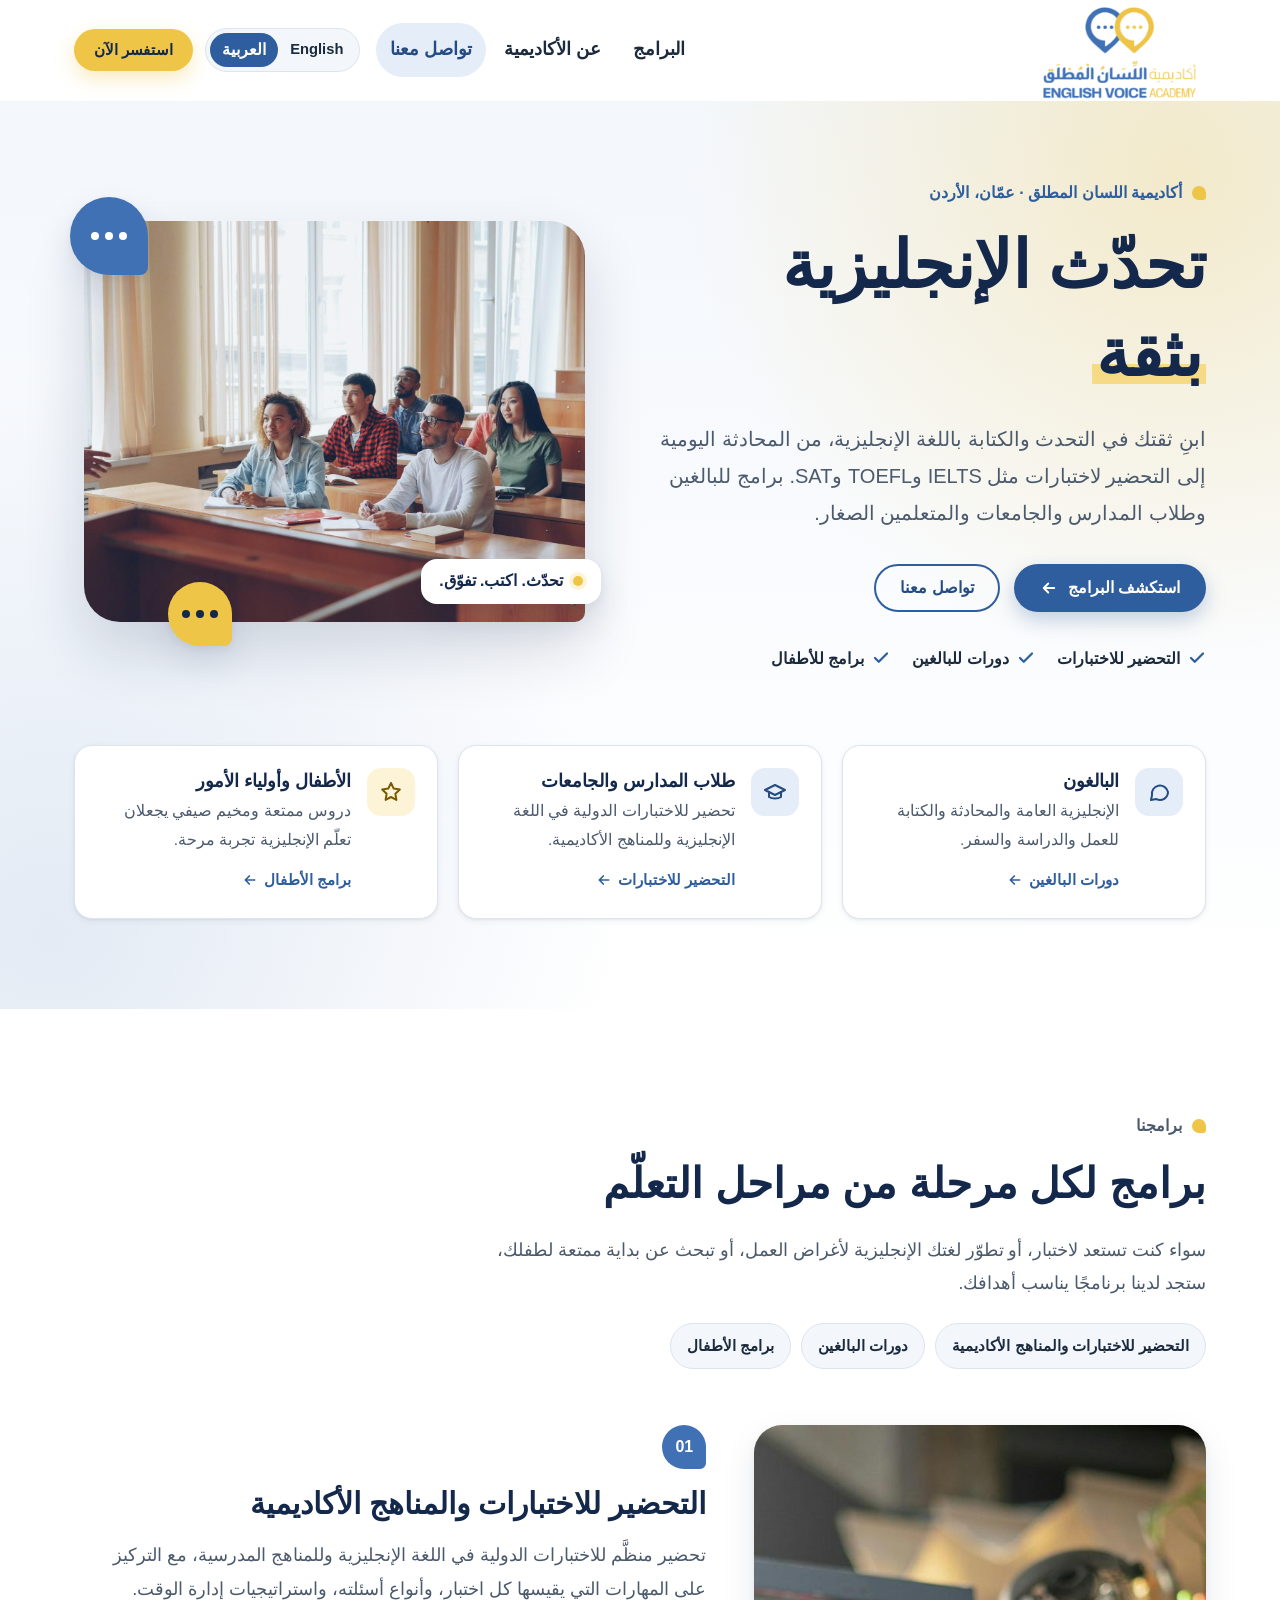
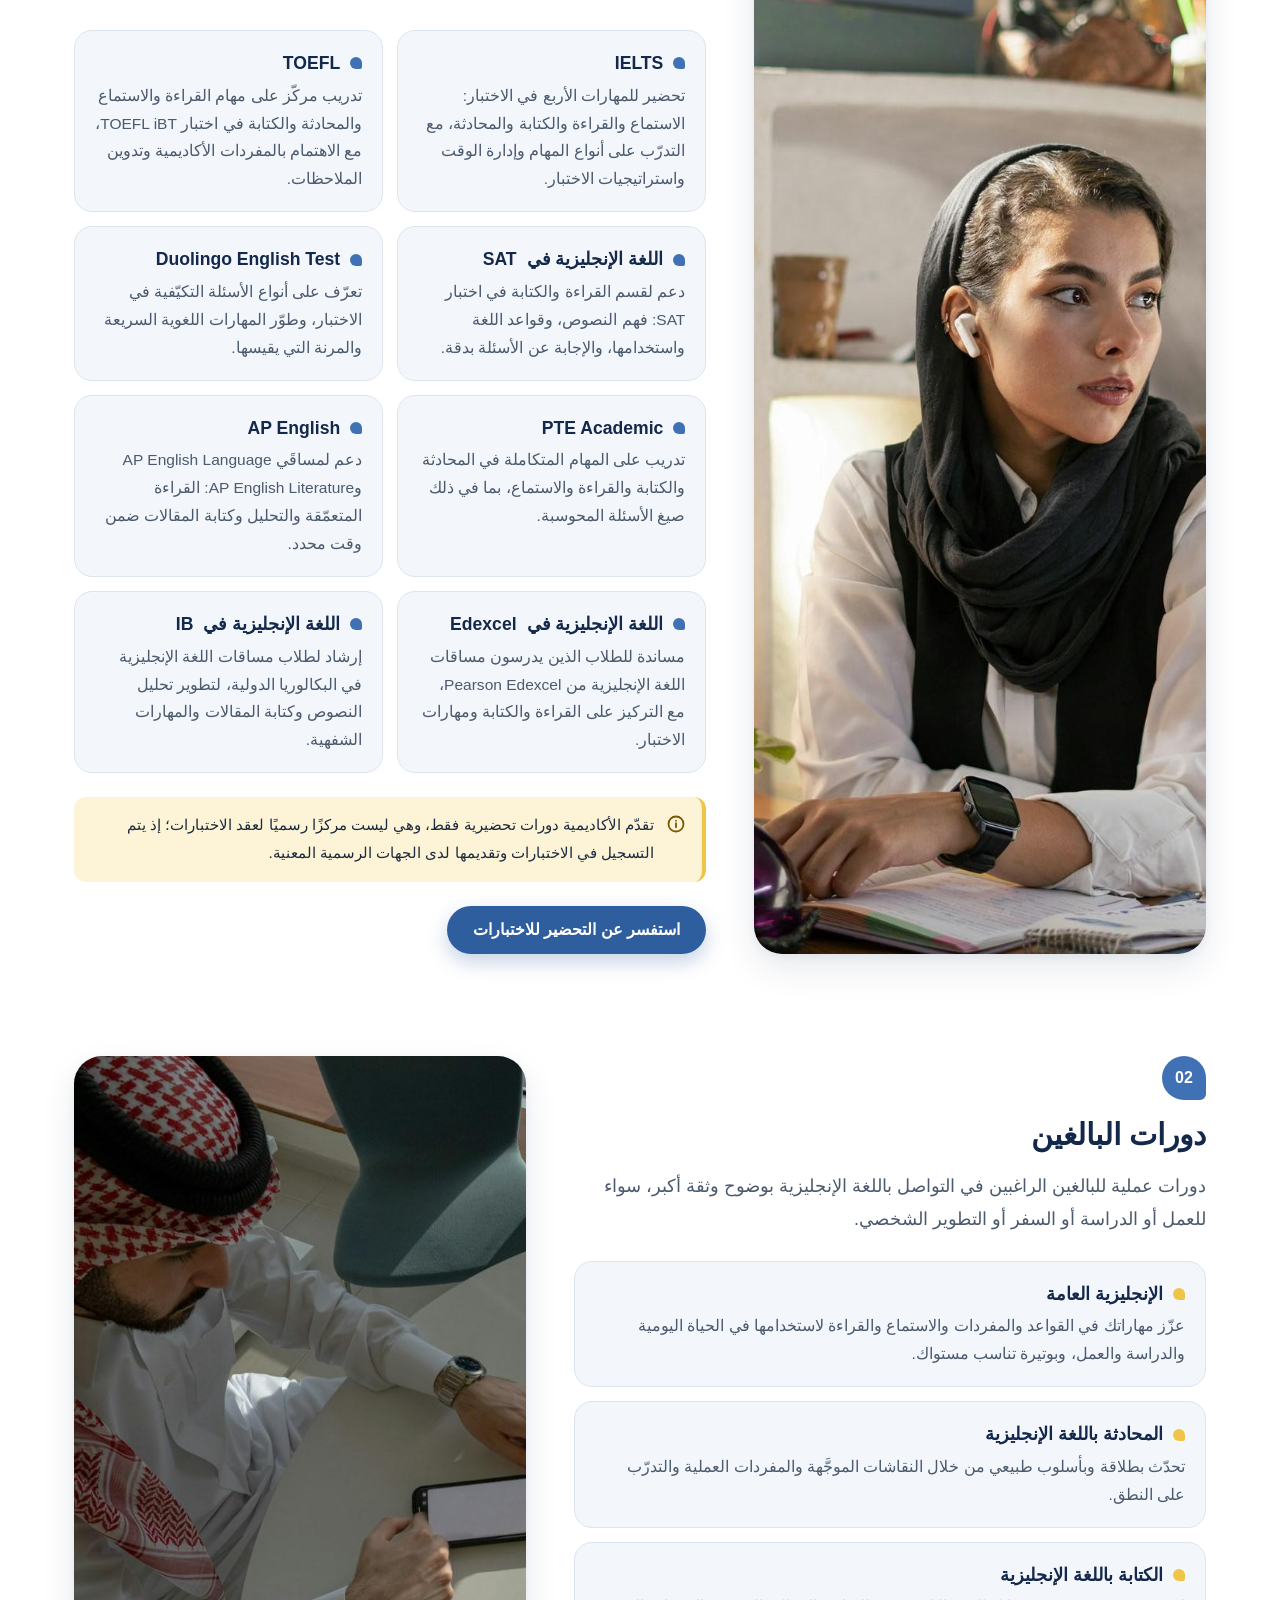
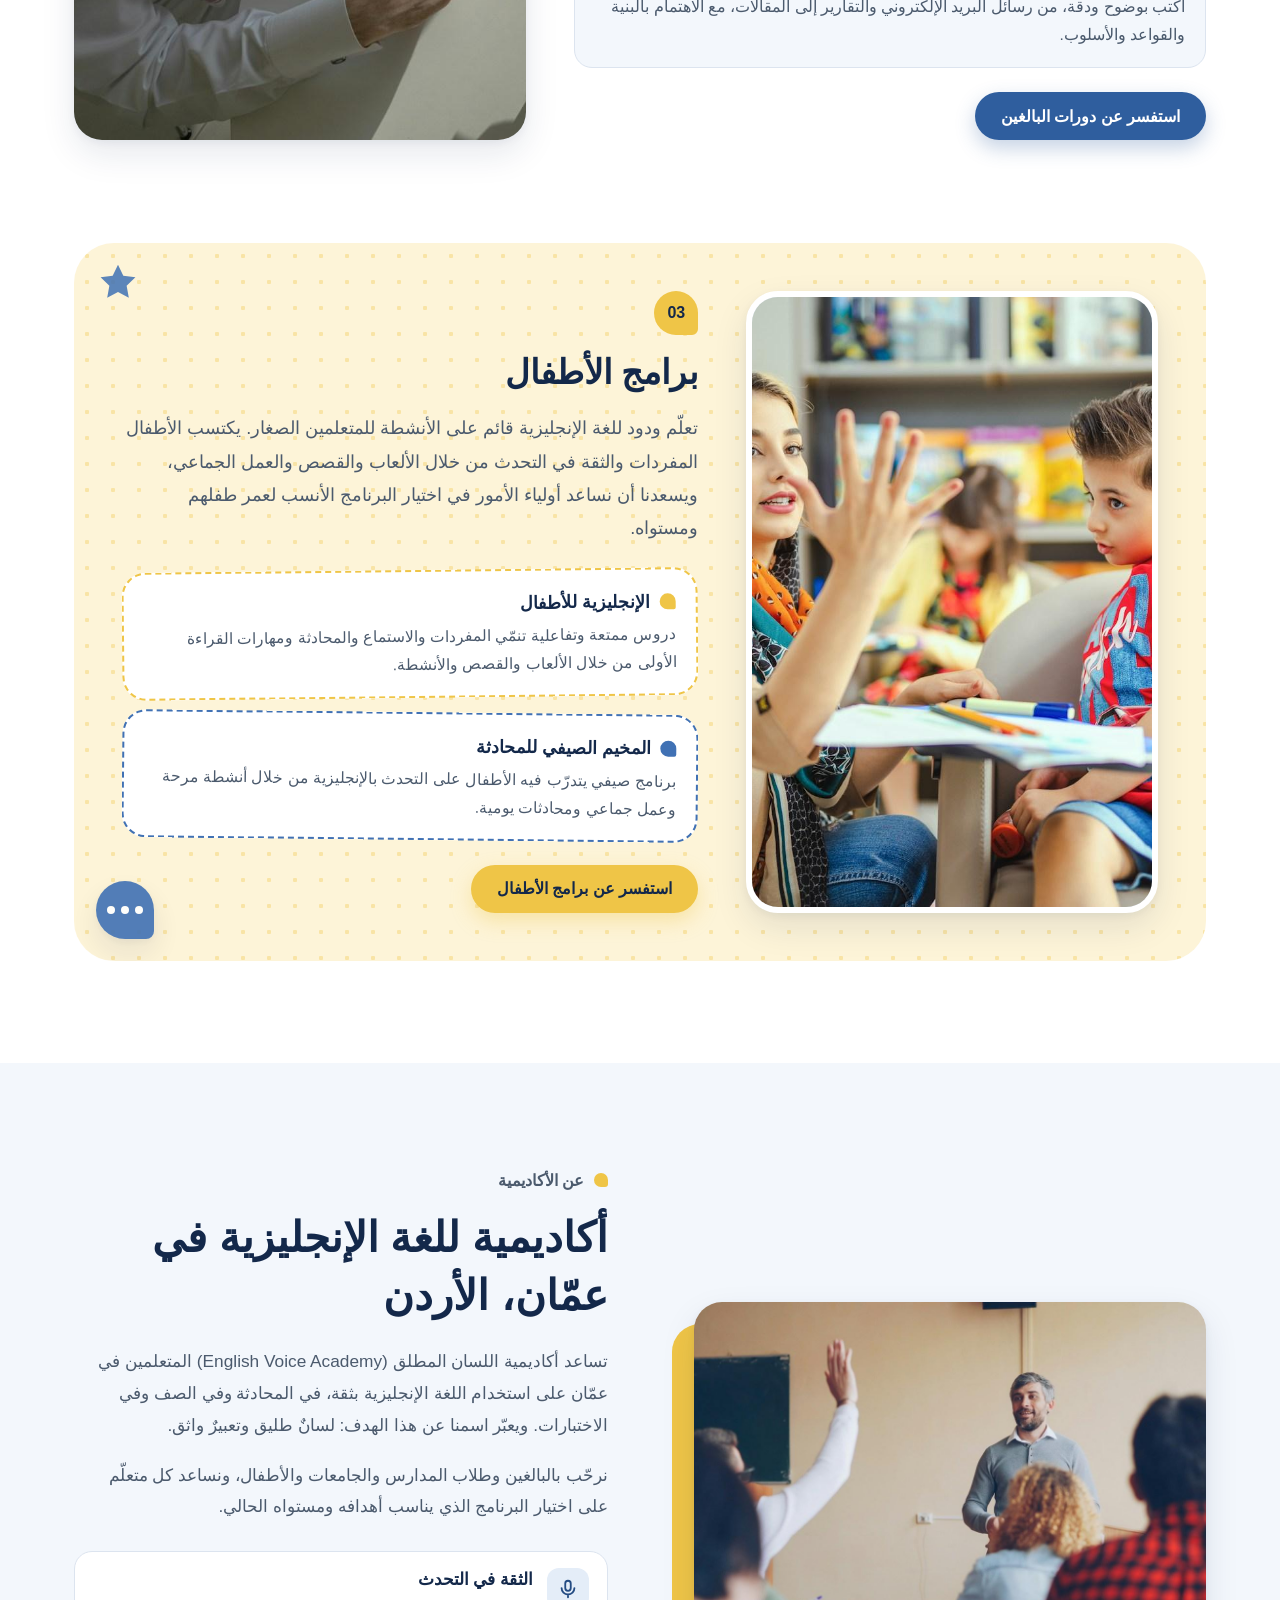
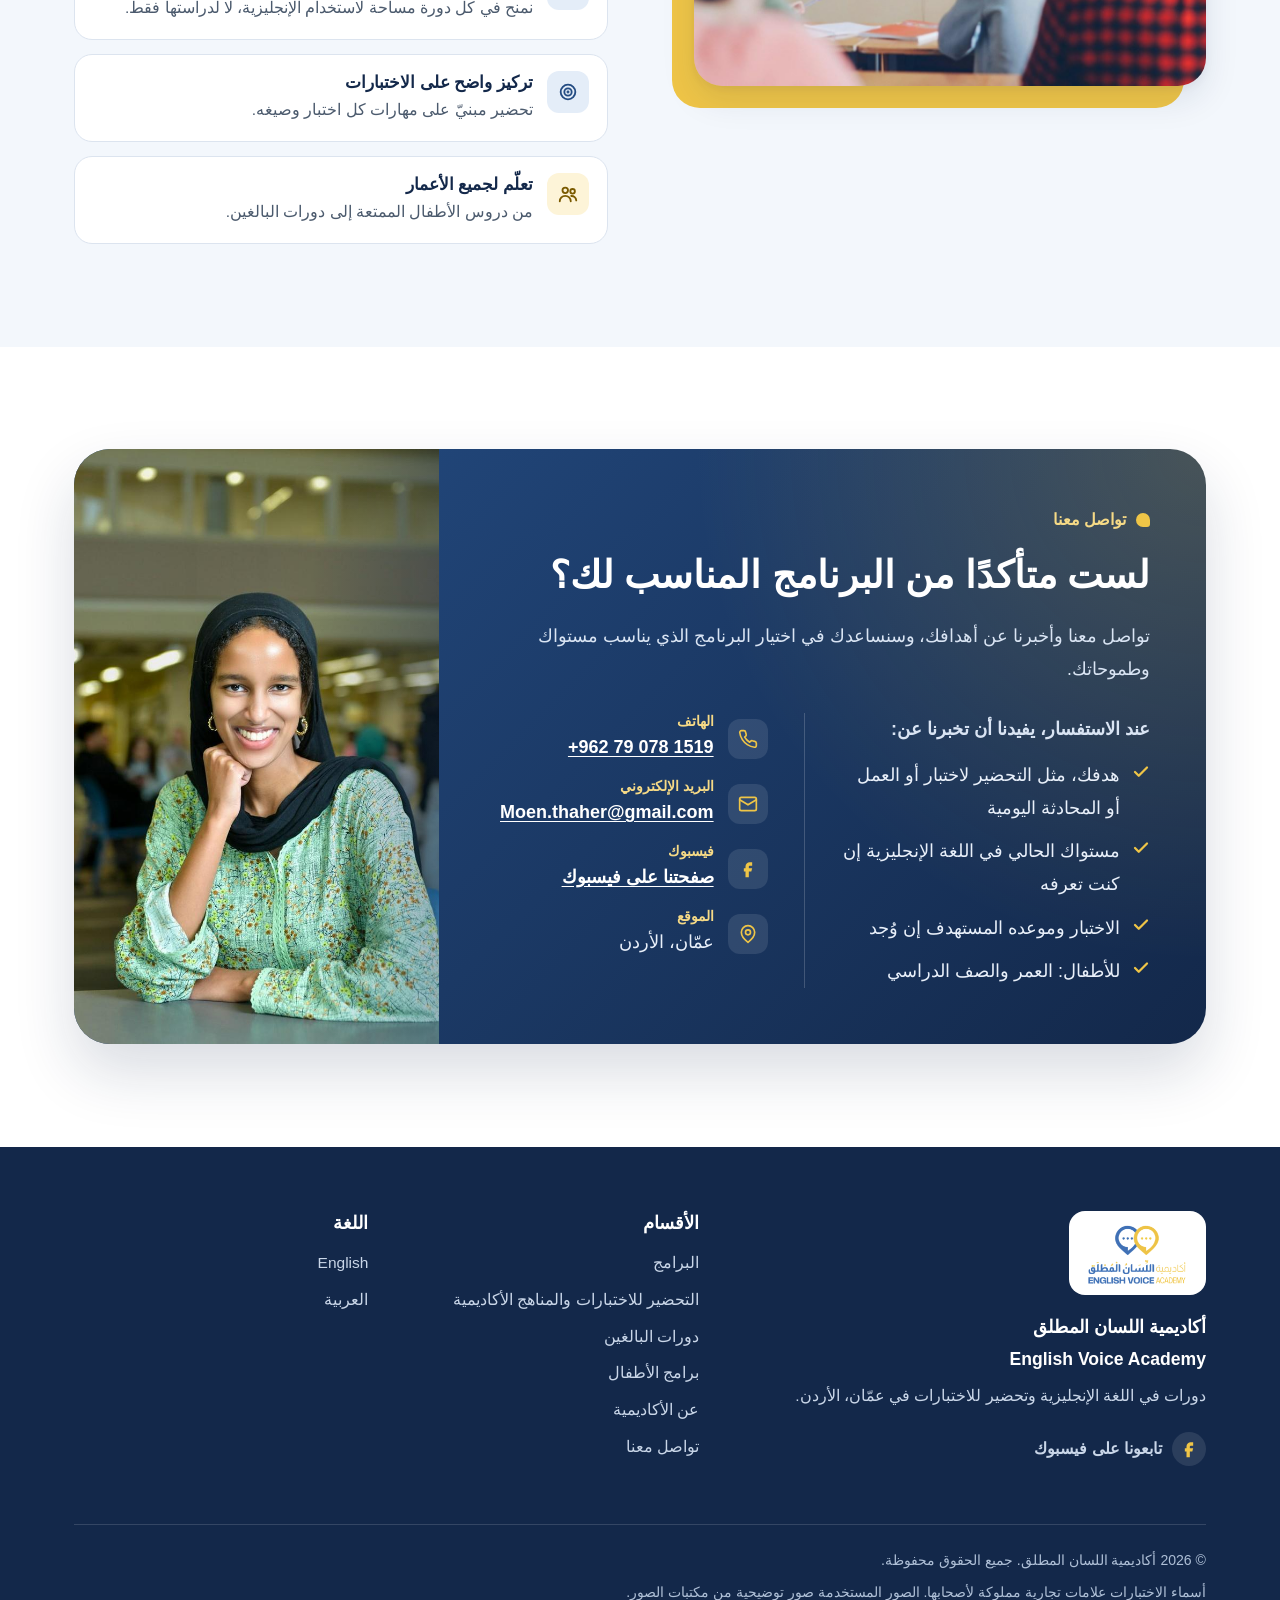
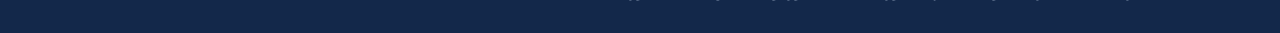
==== commit ebfd466a: "Add contact details and compact the contact section - Add phone (+962 79 078 1519), email and Facebo" ====
--- a/ar/index.html
+++ b/ar/index.html
@@ -330,6 +330,8 @@
               تواصل معنا وأخبرنا عن أهدافك، وسنساعدك في اختيار البرنامج الذي يناسب مستواك وطموحاتك.
             </p>
 
+            <div class="contact-columns">
+            <div class="contact-help">
             <p class="checklist-title">عند الاستفسار، يفيدنا أن تخبرنا عن:</p>
             <ul class="checklist">
               <li><svg width="18" height="18" viewBox="0 0 24 24" fill="none" stroke="currentColor" stroke-width="3" stroke-linecap="round" stroke-linejoin="round" aria-hidden="true" focusable="false"><path d="M20 6 9 17l-5-5"/></svg>هدفك، مثل التحضير لاختبار أو العمل أو المحادثة اليومية</li>
@@ -337,22 +339,38 @@
               <li><svg width="18" height="18" viewBox="0 0 24 24" fill="none" stroke="currentColor" stroke-width="3" stroke-linecap="round" stroke-linejoin="round" aria-hidden="true" focusable="false"><path d="M20 6 9 17l-5-5"/></svg>الاختبار وموعده المستهدف إن وُجد</li>
               <li><svg width="18" height="18" viewBox="0 0 24 24" fill="none" stroke="currentColor" stroke-width="3" stroke-linecap="round" stroke-linejoin="round" aria-hidden="true" focusable="false"><path d="M20 6 9 17l-5-5"/></svg>للأطفال: العمر والصف الدراسي</li>
             </ul>
+            </div>
 
             <!--
-              CONTACT DETAILS PLACEHOLDER / بيانات التواصل
-              لم يتم تأكيد رقم الهاتف والبريد الإلكتروني وواتساب بعد.
-              للنشر: استبدل كل [PLACEHOLDER] بالمعلومة الصحيحة، واحذف الخاصية "hidden" من السطر،
-              ثم احذف فقرة "contact-pending" بعد إضافة جميع البيانات.
-              كرّر الخطوات نفسها في /en/index.html.
+              CONTACT DETAILS / بيانات التواصل
+              حافظ على تطابقها مع /en/index.html.
+              لم يتم تأكيد واتساب والعنوان بعد: للنشر، استبدل [PLACEHOLDER] بالمعلومة الصحيحة واحذف الخاصية "hidden".
             -->
             <ul class="contact-list">
-              <li><span class="contact-label">الموقع</span> عمّان، الأردن</li>
-              <li hidden><span class="contact-label">الهاتف</span> <a href="tel:[PHONE_NUMBER]" dir="ltr">[PHONE_NUMBER]</a></li>
+              <li>
+                <span class="contact-icon" aria-hidden="true"><svg width="20" height="20" viewBox="0 0 24 24" fill="none" stroke="currentColor" stroke-width="2" stroke-linecap="round" stroke-linejoin="round" focusable="false"><path d="M22 16.9v3a2 2 0 0 1-2.2 2 19.8 19.8 0 0 1-8.6-3.1 19.5 19.5 0 0 1-6-6A19.8 19.8 0 0 1 2.1 4.2 2 2 0 0 1 4.1 2h3a2 2 0 0 1 2 1.7c.1.9.4 1.8.7 2.7a2 2 0 0 1-.5 2.1L8 9.8a16 16 0 0 0 6 6l1.3-1.3a2 2 0 0 1 2.1-.4c.9.3 1.8.6 2.7.7a2 2 0 0 1 1.7 2z"/></svg></span>
+                <span class="contact-label">الهاتف</span>
+                <a href="tel:+962790781519" dir="ltr">+962 79 078 1519</a>
+              </li>
+              <li>
+                <span class="contact-icon" aria-hidden="true"><svg width="20" height="20" viewBox="0 0 24 24" fill="none" stroke="currentColor" stroke-width="2" stroke-linecap="round" stroke-linejoin="round" focusable="false"><rect x="2" y="4" width="20" height="16" rx="2"/><path d="m22 7-10 6L2 7"/></svg></span>
+                <span class="contact-label">البريد الإلكتروني</span>
+                <a href="mailto:Moen.thaher@gmail.com" dir="ltr">Moen.thaher@gmail.com</a>
+              </li>
+              <li>
+                <span class="contact-icon" aria-hidden="true"><svg width="20" height="20" viewBox="0 0 24 24" fill="currentColor" focusable="false"><path d="M14 8h3V4h-3a5 5 0 0 0-5 5v2H7v4h2v7h4v-7h3l1-4h-4V9a1 1 0 0 1 1-1z"/></svg></span>
+                <span class="contact-label">فيسبوك</span>
+                <a href="https://www.facebook.com/profile.php?id=61569918580535" target="_blank" rel="noopener">صفحتنا على فيسبوك<span class="visually-hidden"> (تُفتح في نافذة جديدة)</span></a>
+              </li>
+              <li>
+                <span class="contact-icon" aria-hidden="true"><svg width="20" height="20" viewBox="0 0 24 24" fill="none" stroke="currentColor" stroke-width="2" stroke-linecap="round" stroke-linejoin="round" focusable="false"><path d="M20 10c0 6-8 12-8 12s-8-6-8-12a8 8 0 0 1 16 0z"/><circle cx="12" cy="10" r="3"/></svg></span>
+                <span class="contact-label">الموقع</span>
+                <span>عمّان، الأردن</span>
+              </li>
               <li hidden><span class="contact-label">واتساب</span> <a href="https://wa.me/[WHATSAPP_NUMBER]" dir="ltr">[WHATSAPP_NUMBER]</a></li>
-              <li hidden><span class="contact-label">البريد الإلكتروني</span> <a href="mailto:[EMAIL_ADDRESS]" dir="ltr">[EMAIL_ADDRESS]</a></li>
               <li hidden><span class="contact-label">العنوان</span> [STREET_ADDRESS]</li>
             </ul>
-            <p class="contact-pending">سيتم نشر أرقام الهاتف والبريد الإلكتروني وحسابات التواصل الاجتماعي هنا قريبًا.</p>
+            </div>
           </div>
           <figure class="contact-media">
             <!-- صورة من مكتبة صور (Unsplash) -->
@@ -375,6 +393,10 @@
           <p class="footer-name footer-name-ar">أكاديمية اللسان المطلق</p>
           <p class="footer-name" lang="en">English Voice Academy</p>
           <p class="footer-tagline">دورات في اللغة الإنجليزية وتحضير للاختبارات في عمّان، الأردن.</p>
+          <a class="footer-social" href="https://www.facebook.com/profile.php?id=61569918580535" target="_blank" rel="noopener">
+            <svg viewBox="0 0 24 24" fill="currentColor" aria-hidden="true" focusable="false"><path d="M14 8h3V4h-3a5 5 0 0 0-5 5v2H7v4h2v7h4v-7h3l1-4h-4V9a1 1 0 0 1 1-1z"/></svg>
+            تابعونا على فيسبوك<span class="visually-hidden"> (تُفتح في نافذة جديدة)</span>
+          </a>
         </div>
         <nav aria-labelledby="footer-sections">
           <h2 id="footer-sections">الأقسام</h2>
--- a/assets/css/styles.css
+++ b/assets/css/styles.css
@@ -731,15 +731,40 @@
   color: #e9f0fa;
   box-shadow: var(--shadow-lg);
 }
-@media (min-width: 900px) {
-  .contact-card { grid-template-columns: 1.35fr 1fr; }
-}
-
-.contact-content { padding: clamp(28px, 5vw, 64px); }
-.contact-card h2 { color: var(--white); }
+/* Photo column only on wide screens; smaller screens get the details sooner */
+@media (min-width: 1100px) {
+  .contact-card { grid-template-columns: 2.1fr 1fr; }
+}
+
+.contact-content { padding: clamp(28px, 4.5vw, 56px); }
+.contact-card h2 { color: var(--white); font-size: clamp(1.75rem, 1.3rem + 1.6vw, 2.35rem); text-wrap: balance; }
+
+/* On phones, show the contact details before the tips */
+@media (max-width: 759px) {
+  .contact-columns { display: flex; flex-direction: column; }
+  .contact-columns .contact-list { order: -1; }
+}
 .contact-card .eyebrow { color: var(--yellow-300); }
 .contact-card p { color: #d9e4f3; }
-.contact-intro { font-size: 1.12rem; max-width: 560px; }
+.contact-intro { font-size: 1.1rem; max-width: 640px; margin-bottom: 0; }
+
+/* Tips and contact details sit side by side from tablet width up */
+@media (min-width: 760px) {
+  .contact-columns {
+    display: grid;
+    grid-template-columns: 1fr 1fr;
+    gap: 36px;
+    margin-top: 28px;
+  }
+  .contact-columns .checklist-title { margin-top: 0; }
+  .contact-columns .contact-list {
+    margin-top: 0;
+    padding-top: 0;
+    border-top: 0;
+    padding-inline-start: 36px;
+    border-inline-start: 1px solid rgba(255, 255, 255, 0.18);
+  }
+}
 
 .checklist-title { margin: 28px 0 12px; font-weight: 700; color: var(--white); }
 .checklist { display: grid; gap: 10px; }
@@ -748,14 +773,47 @@
 
 .contact-list {
   display: grid;
-  gap: 10px;
+  gap: 14px;
+  align-content: start;
   margin-top: 28px;
   padding-top: 24px;
   border-top: 1px solid rgba(255, 255, 255, 0.18);
 }
-.contact-list li { display: flex; flex-wrap: wrap; gap: 4px 12px; align-items: baseline; }
-.contact-label { min-width: 90px; font-weight: 700; color: var(--yellow-300); }
-.contact-list a { color: var(--white); }
+/* Icon on the side, small label above its value */
+.contact-list li {
+  display: grid;
+  grid-template-columns: 40px 1fr;
+  column-gap: 14px;
+  align-items: center;
+}
+.contact-list li > .contact-icon { grid-row: span 2; }
+.contact-list li > :nth-child(3) { grid-column: 2; }
+.contact-icon {
+  display: grid;
+  place-items: center;
+  width: 40px;
+  height: 40px;
+  border-radius: 12px;
+  background: rgba(255, 255, 255, 0.1);
+  color: var(--yellow);
+}
+.contact-label { font-size: 0.85rem; font-weight: 700; line-height: 1.3; color: var(--yellow-300); }
+.contact-list a { color: var(--white); font-weight: 600; overflow-wrap: anywhere; }
+/* Keep left-to-right values (phone, email) aligned with the text direction of the page */
+.contact-list li > :nth-child(3) { justify-self: start; }
+.contact-list a:hover { color: var(--yellow-300); }
+
+.footer-social {
+  display: inline-flex;
+  align-items: center;
+  gap: 10px;
+  margin-top: 6px;
+  color: #c9d6e8;
+  font-weight: 600;
+  text-decoration: none;
+}
+.footer-social svg { padding: 7px; width: 34px; height: 34px; border-radius: 50%; background: rgba(255, 255, 255, 0.1); color: var(--yellow); }
+.footer-social:hover { color: var(--yellow); }
 .contact-pending { margin: 12px 0 0; font-size: 0.95rem; font-style: italic; }
 html[lang="ar"] .contact-pending { font-style: normal; }
 
@@ -769,9 +827,8 @@
   background: linear-gradient(90deg, rgba(19, 40, 74, 0.35), transparent 35%);
 }
 [dir="rtl"] .contact-media::after { background: linear-gradient(-90deg, rgba(19, 40, 74, 0.35), transparent 35%); }
-@media (max-width: 899px) {
-  .contact-media { order: -1; aspect-ratio: 16 / 10; min-height: 0; }
-  .contact-media::after, [dir="rtl"] .contact-media::after { background: linear-gradient(0deg, rgba(19, 40, 74, 0.4), transparent 40%); }
+@media (max-width: 1099px) {
+  .contact-media { display: none; }
 }
 
 /* ---------- 9. Footer ---------- */
